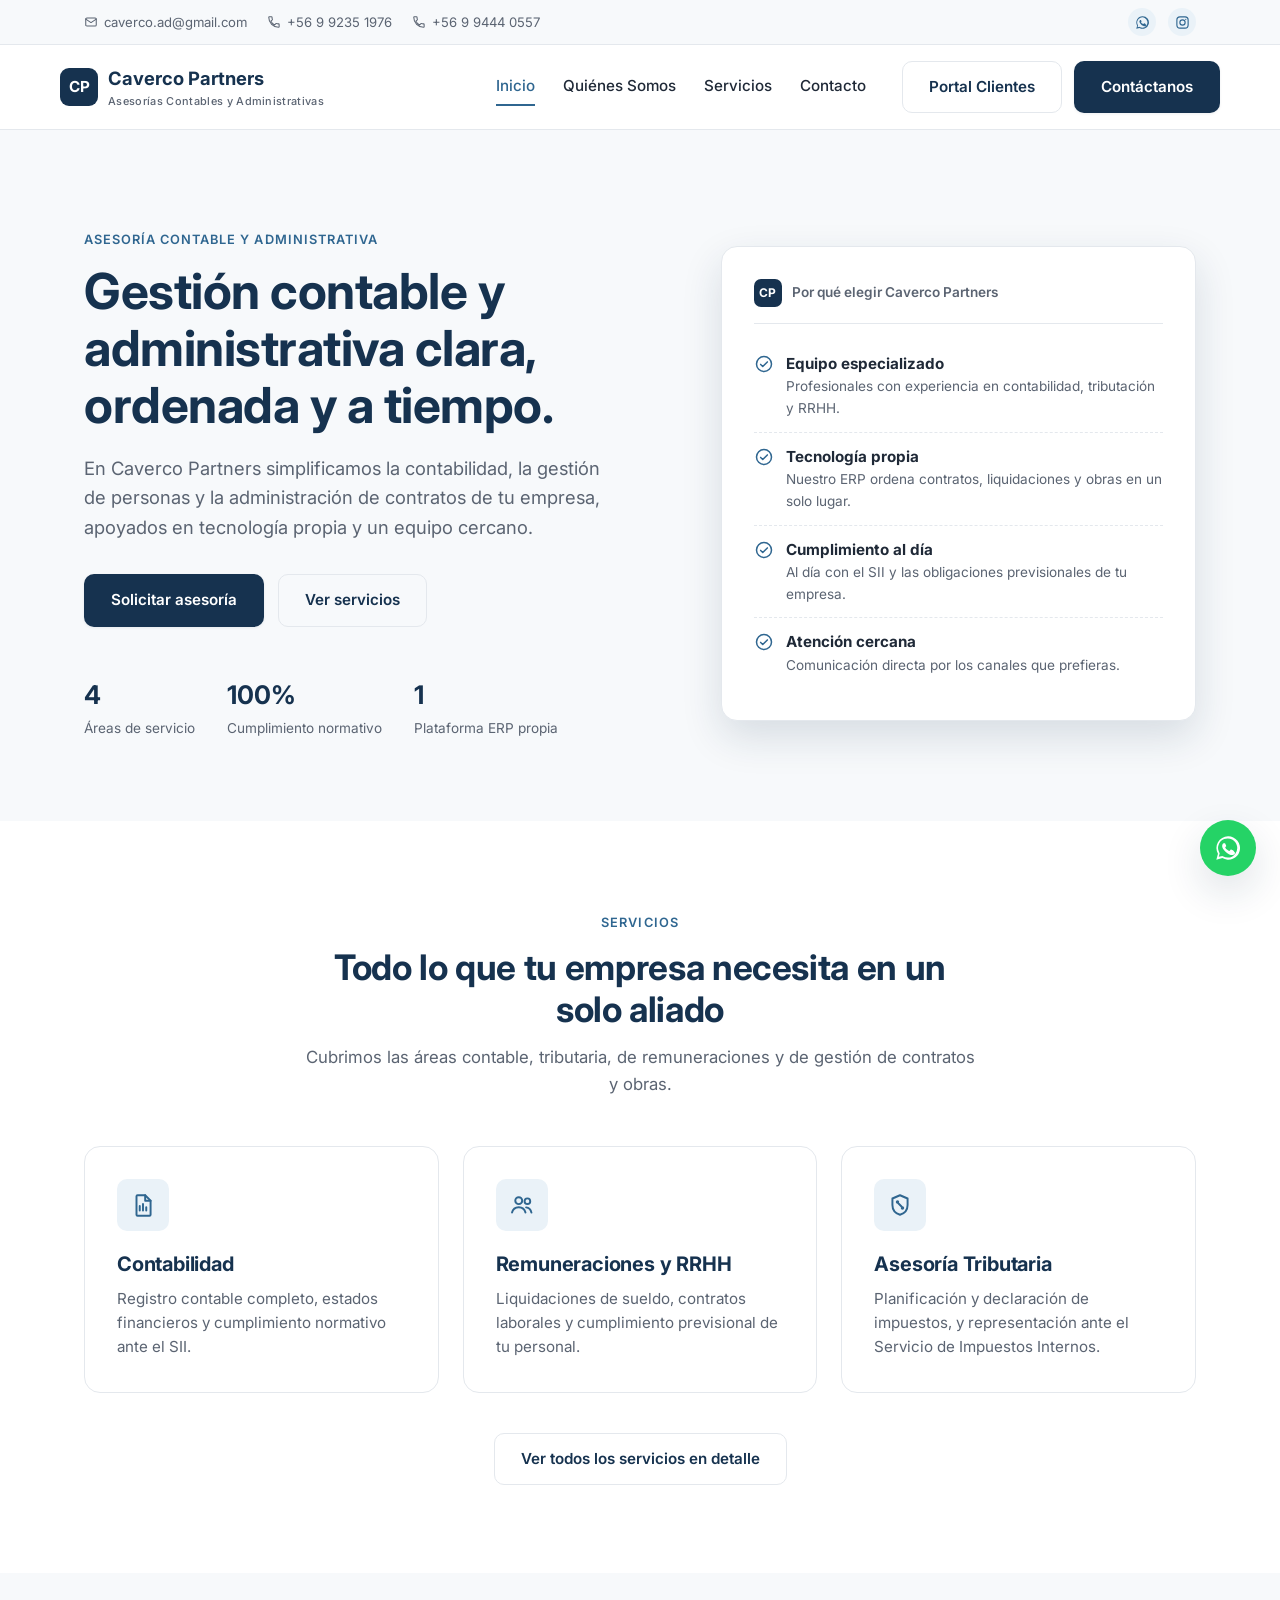
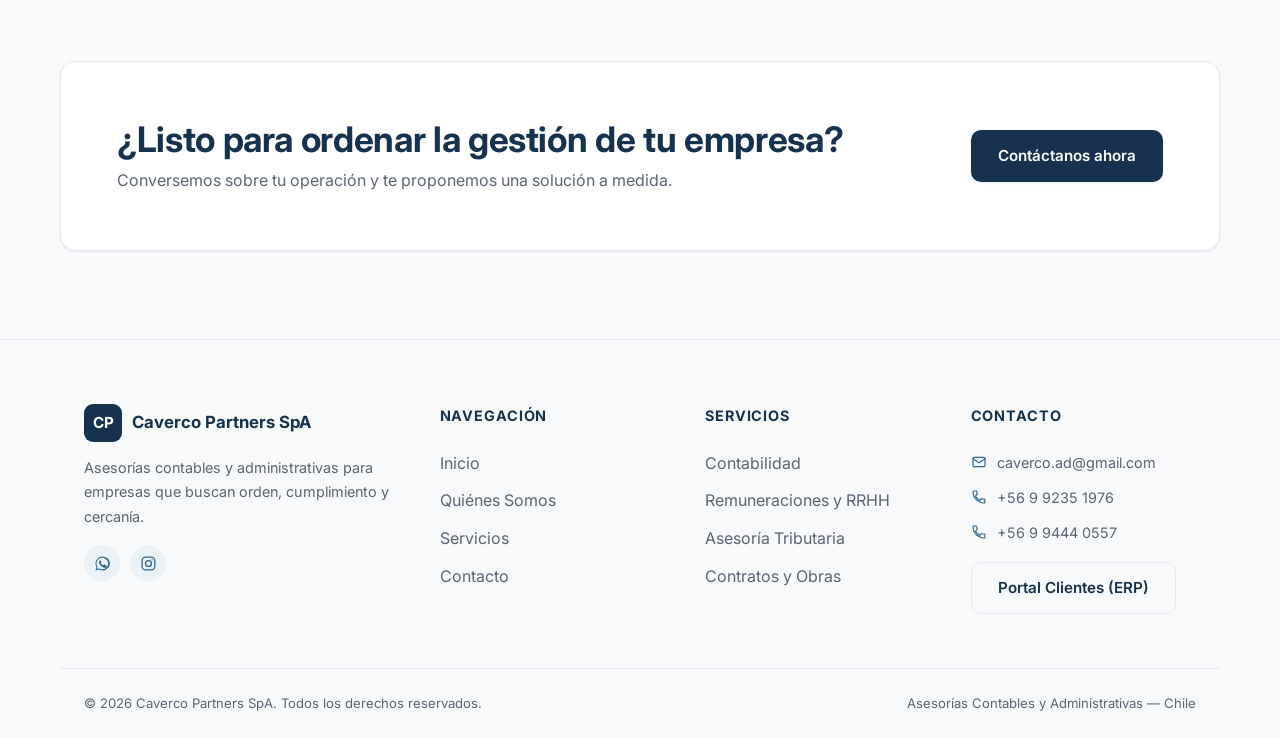
==== index.html @ d13b5368 "Add landing page for Caverco Partners SpA Sitio estático multi-página (Inicio, Quiénes Somos, Servic" ====
<!doctype html>
<html lang="es-CL">
<head>
<meta charset="UTF-8" />
<meta name="viewport" content="width=device-width, initial-scale=1.0" />
<title>Caverco Partners SpA | Asesorías Contables y Administrativas</title>
<meta name="description" content="Caverco Partners SpA: asesoría contable, tributaria, de remuneraciones/RRHH y gestión de contratos y obras. Soluciones claras y a la medida para tu empresa en Chile." />
<link rel="icon" type="image/svg+xml" href="assets/favicon.svg" />
<link rel="canonical" href="https://www.caverco-partners.cl/" />
<meta property="og:type" content="website" />
<meta property="og:title" content="Caverco Partners SpA | Asesorías Contables y Administrativas" />
<meta property="og:description" content="Asesoría contable, tributaria, de remuneraciones/RRHH y gestión de contratos y obras." />
<meta property="og:url" content="https://www.caverco-partners.cl/" />
<link rel="preconnect" href="https://fonts.googleapis.com" />
<link rel="preconnect" href="https://fonts.gstatic.com" crossorigin />
<link href="https://fonts.googleapis.com/css2?family=Inter:wght@400;500;600;700;800&display=swap" rel="stylesheet" />
<link rel="stylesheet" href="css/styles.css" />
</head>
<body>

<header>
  <div class="topbar">
    <div class="container">
      <div class="topbar-contacts">
        <a href="mailto:caverco.ad@gmail.com"><svg viewBox="0 0 24 24" fill="none" stroke="currentColor" stroke-width="1.8" stroke-linecap="round" stroke-linejoin="round"><rect x="3" y="5" width="18" height="14" rx="2"/><path d="M3 7l9 6 9-6"/></svg> caverco.ad@gmail.com</a>
        <a href="tel:+56992351976"><svg viewBox="0 0 24 24" fill="none" stroke="currentColor" stroke-width="1.8" stroke-linecap="round" stroke-linejoin="round"><path d="M6.6 10.5c1.4 2.8 3.7 5.1 6.5 6.5l2.2-2.2c.3-.3.7-.4 1-.2 1.1.4 2.3.6 3.5.6.6 0 1 .4 1 1V20c0 .6-.4 1-1 1C10.6 21 3 13.4 3 4c0-.6.4-1 1-1h3.6c.6 0 1 .4 1 1 0 1.2.2 2.4.6 3.5.1.4 0 .8-.2 1l-2.2 2Z"/></svg> +56 9 9235 1976</a>
        <a href="tel:+56944405557"><svg viewBox="0 0 24 24" fill="none" stroke="currentColor" stroke-width="1.8" stroke-linecap="round" stroke-linejoin="round"><path d="M6.6 10.5c1.4 2.8 3.7 5.1 6.5 6.5l2.2-2.2c.3-.3.7-.4 1-.2 1.1.4 2.3.6 3.5.6.6 0 1 .4 1 1V20c0 .6-.4 1-1 1C10.6 21 3 13.4 3 4c0-.6.4-1 1-1h3.6c.6 0 1 .4 1 1 0 1.2.2 2.4.6 3.5.1.4 0 .8-.2 1l-2.2 2Z"/></svg> +56 9 9444 0557</a>
      </div>
      <div class="topbar-social">
        <a href="https://wa.me/56992351976" target="_blank" rel="noopener" aria-label="WhatsApp"><svg viewBox="0 0 24 24" fill="currentColor"><path d="M12 2a10 10 0 0 0-8.6 15L2 22l5.2-1.4A10 10 0 1 0 12 2Zm0 18.2c-1.6 0-3.1-.4-4.5-1.2l-.3-.2-3.1.8.8-3-.2-.3A8.2 8.2 0 1 1 12 20.2Zm4.5-6.1c-.2-.1-1.4-.7-1.7-.8-.2-.1-.4-.1-.6.1-.2.2-.6.8-.8 1-.1.2-.3.2-.5.1-.2-.1-1-.4-1.9-1.2-.7-.6-1.2-1.4-1.3-1.6-.1-.2 0-.4.1-.5l.4-.4c.1-.1.2-.3.2-.4.1-.1 0-.3 0-.4l-.7-1.7c-.2-.4-.4-.4-.6-.4h-.5c-.2 0-.5.1-.7.3-.2.2-.9.9-.9 2.2s1 2.5 1.1 2.7c.1.2 2 3 4.7 4.2.7.3 1.2.5 1.6.6.7.2 1.3.2 1.8.1.5-.1 1.4-.6 1.6-1.1.2-.5.2-1 .1-1.1-.1-.1-.2-.2-.4-.3Z"/></svg></a>
        <a href="https://www.instagram.com/asesorias_caverco_partnesr_spa/" target="_blank" rel="noopener" aria-label="Instagram"><svg viewBox="0 0 24 24" fill="none" stroke="currentColor" stroke-width="1.8"><rect x="3" y="3" width="18" height="18" rx="5"/><circle cx="12" cy="12" r="4.2"/><circle cx="17.2" cy="6.8" r="1" fill="currentColor" stroke="none"/></svg></a>
      </div>
    </div>
  </div>

  <div class="site-header">
    <div class="container navbar">
      <a href="index.html" class="brand">
        <span class="brand-mark">CP</span>
        <span class="brand-name">Caverco Partners<small>Asesorías Contables y Administrativas</small></span>
      </a>
      <nav class="nav-links" id="nav-links">
        <a href="index.html" aria-current="page">Inicio</a>
        <a href="quienes-somos.html">Quiénes Somos</a>
        <a href="servicios.html">Servicios</a>
        <a href="contacto.html">Contacto</a>
        <span class="nav-cta">
          <a class="btn btn-outline" href="https://app.caverco-partners.cl/seleccionar-empresa" target="_blank" rel="noopener">Portal Clientes</a>
          <a class="btn btn-primary" href="contacto.html">Contáctanos</a>
        </span>
      </nav>
      <button class="nav-toggle" aria-label="Abrir menú" aria-expanded="false">
        <svg viewBox="0 0 24 24" fill="none" stroke="currentColor" stroke-width="1.8" stroke-linecap="round"><path d="M4 6h16M4 12h16M4 18h16"/></svg>
      </button>
    </div>
  </div>
</header>

<main>

  <section class="hero">
    <div class="container hero-grid">
      <div>
        <span class="eyebrow">Asesoría Contable y Administrativa</span>
        <h1>Gestión contable y administrativa clara, ordenada y a tiempo.</h1>
        <p class="lead">En Caverco Partners simplificamos la contabilidad, la gestión de personas y la administración de contratos de tu empresa, apoyados en tecnología propia y un equipo cercano.</p>
        <div class="hero-actions">
          <a href="contacto.html" class="btn btn-primary">Solicitar asesoría</a>
          <a href="servicios.html" class="btn btn-outline">Ver servicios</a>
        </div>
        <div class="hero-stats">
          <div><strong>4</strong><span>Áreas de servicio</span></div>
          <div><strong>100%</strong><span>Cumplimiento normativo</span></div>
          <div><strong>1</strong><span>Plataforma ERP propia</span></div>
        </div>
      </div>
      <div class="hero-visual">
        <div class="hero-visual-header">
          <span class="brand-mark">CP</span>
          Por qué elegir Caverco Partners
        </div>
        <ul class="hero-check-list">
          <li>
            <svg viewBox="0 0 24 24" fill="none" stroke="currentColor" stroke-width="1.8" stroke-linecap="round" stroke-linejoin="round"><circle cx="12" cy="12" r="9"/><path d="M8 12.5l2.5 2.5L16 9.5"/></svg>
            <span><strong>Equipo especializado</strong><span>Profesionales con experiencia en contabilidad, tributación y RRHH.</span></span>
          </li>
          <li>
            <svg viewBox="0 0 24 24" fill="none" stroke="currentColor" stroke-width="1.8" stroke-linecap="round" stroke-linejoin="round"><circle cx="12" cy="12" r="9"/><path d="M8 12.5l2.5 2.5L16 9.5"/></svg>
            <span><strong>Tecnología propia</strong><span>Nuestro ERP ordena contratos, liquidaciones y obras en un solo lugar.</span></span>
          </li>
          <li>
            <svg viewBox="0 0 24 24" fill="none" stroke="currentColor" stroke-width="1.8" stroke-linecap="round" stroke-linejoin="round"><circle cx="12" cy="12" r="9"/><path d="M8 12.5l2.5 2.5L16 9.5"/></svg>
            <span><strong>Cumplimiento al día</strong><span>Al día con el SII y las obligaciones previsionales de tu empresa.</span></span>
          </li>
          <li>
            <svg viewBox="0 0 24 24" fill="none" stroke="currentColor" stroke-width="1.8" stroke-linecap="round" stroke-linejoin="round"><circle cx="12" cy="12" r="9"/><path d="M8 12.5l2.5 2.5L16 9.5"/></svg>
            <span><strong>Atención cercana</strong><span>Comunicación directa por los canales que prefieras.</span></span>
          </li>
        </ul>
      </div>
    </div>
  </section>

  <section>
    <div class="container">
      <div class="section-head">
        <span class="eyebrow">Servicios</span>
        <h2>Todo lo que tu empresa necesita en un solo aliado</h2>
        <p>Cubrimos las áreas contable, tributaria, de remuneraciones y de gestión de contratos y obras.</p>
      </div>
      <div class="grid-3">
        <div class="card">
          <div class="card-icon"><svg viewBox="0 0 24 24" fill="none" stroke="currentColor" stroke-width="1.8" stroke-linecap="round" stroke-linejoin="round"><path d="M7 3h7l5 5v13a1 1 0 0 1-1 1H7a1 1 0 0 1-1-1V4a1 1 0 0 1 1-1Z"/><path d="M14 3v5h5"/><path d="M9 13v4M12 11v6M15 14v3"/></svg></div>
          <h3>Contabilidad</h3>
          <p>Registro contable completo, estados financieros y cumplimiento normativo ante el SII.</p>
        </div>
        <div class="card">
          <div class="card-icon"><svg viewBox="0 0 24 24" fill="none" stroke="currentColor" stroke-width="1.8" stroke-linecap="round" stroke-linejoin="round"><circle cx="9" cy="8" r="3.2"/><path d="M2.8 19c.7-3 3-5 6.2-5s5.5 2 6.2 5"/><circle cx="17" cy="8.5" r="2.6"/><path d="M15.8 14.2c2.4.3 4.3 2 4.9 4.8"/></svg></div>
          <h3>Remuneraciones y RRHH</h3>
          <p>Liquidaciones de sueldo, contratos laborales y cumplimiento previsional de tu personal.</p>
        </div>
        <div class="card">
          <div class="card-icon"><svg viewBox="0 0 24 24" fill="none" stroke="currentColor" stroke-width="1.8" stroke-linecap="round" stroke-linejoin="round"><path d="M12 3l7 3v6c0 4.5-3 7.8-7 9-4-1.2-7-4.5-7-9V6l7-3Z"/><path d="M9.5 9.5l5 5M9.7 10a.7.7 0 1 0 0-1.4.7.7 0 0 0 0 1.4ZM14.3 15.4a.7.7 0 1 0 0-1.4.7.7 0 0 0 0 1.4Z"/></svg></div>
          <h3>Asesoría Tributaria</h3>
          <p>Planificación y declaración de impuestos, y representación ante el Servicio de Impuestos Internos.</p>
        </div>
      </div>
      <div class="text-center" style="margin-top:40px;">
        <a href="servicios.html" class="btn btn-outline">Ver todos los servicios en detalle</a>
      </div>
    </div>
  </section>

  <section class="section-alt">
    <div class="container cta-banner">
      <div>
        <h2>¿Listo para ordenar la gestión de tu empresa?</h2>
        <p>Conversemos sobre tu operación y te proponemos una solución a medida.</p>
      </div>
      <a href="contacto.html" class="btn btn-primary">Contáctanos ahora</a>
    </div>
  </section>

</main>

<footer class="site-footer">
  <div class="container footer-grid">
    <div>
      <div class="footer-brand">
        <span class="brand-mark">CP</span>
        <span>Caverco Partners SpA</span>
      </div>
      <p>Asesorías contables y administrativas para empresas que buscan orden, cumplimiento y cercanía.</p>
      <div class="footer-social">
        <a href="https://wa.me/56992351976" target="_blank" rel="noopener" aria-label="WhatsApp"><svg viewBox="0 0 24 24" fill="currentColor"><path d="M12 2a10 10 0 0 0-8.6 15L2 22l5.2-1.4A10 10 0 1 0 12 2Zm0 18.2c-1.6 0-3.1-.4-4.5-1.2l-.3-.2-3.1.8.8-3-.2-.3A8.2 8.2 0 1 1 12 20.2Zm4.5-6.1c-.2-.1-1.4-.7-1.7-.8-.2-.1-.4-.1-.6.1-.2.2-.6.8-.8 1-.1.2-.3.2-.5.1-.2-.1-1-.4-1.9-1.2-.7-.6-1.2-1.4-1.3-1.6-.1-.2 0-.4.1-.5l.4-.4c.1-.1.2-.3.2-.4.1-.1 0-.3 0-.4l-.7-1.7c-.2-.4-.4-.4-.6-.4h-.5c-.2 0-.5.1-.7.3-.2.2-.9.9-.9 2.2s1 2.5 1.1 2.7c.1.2 2 3 4.7 4.2.7.3 1.2.5 1.6.6.7.2 1.3.2 1.8.1.5-.1 1.4-.6 1.6-1.1.2-.5.2-1 .1-1.1-.1-.1-.2-.2-.4-.3Z"/></svg></a>
        <a href="https://www.instagram.com/asesorias_caverco_partnesr_spa/" target="_blank" rel="noopener" aria-label="Instagram"><svg viewBox="0 0 24 24" fill="none" stroke="currentColor" stroke-width="1.8"><rect x="3" y="3" width="18" height="18" rx="5"/><circle cx="12" cy="12" r="4.2"/><circle cx="17.2" cy="6.8" r="1" fill="currentColor" stroke="none"/></svg></a>
      </div>
    </div>
    <div>
      <h4>Navegación</h4>
      <ul class="footer-links">
        <li><a href="index.html">Inicio</a></li>
        <li><a href="quienes-somos.html">Quiénes Somos</a></li>
        <li><a href="servicios.html">Servicios</a></li>
        <li><a href="contacto.html">Contacto</a></li>
      </ul>
    </div>
    <div>
      <h4>Servicios</h4>
      <ul class="footer-links">
        <li><a href="servicios.html">Contabilidad</a></li>
        <li><a href="servicios.html">Remuneraciones y RRHH</a></li>
        <li><a href="servicios.html">Asesoría Tributaria</a></li>
        <li><a href="servicios.html">Contratos y Obras</a></li>
      </ul>
    </div>
    <div>
      <h4>Contacto</h4>
      <ul class="footer-contact">
        <li><svg viewBox="0 0 24 24" fill="none" stroke="currentColor" stroke-width="1.8" stroke-linecap="round" stroke-linejoin="round"><rect x="3" y="5" width="18" height="14" rx="2"/><path d="M3 7l9 6 9-6"/></svg><a href="mailto:caverco.ad@gmail.com">caverco.ad@gmail.com</a></li>
        <li><svg viewBox="0 0 24 24" fill="none" stroke="currentColor" stroke-width="1.8" stroke-linecap="round" stroke-linejoin="round"><path d="M6.6 10.5c1.4 2.8 3.7 5.1 6.5 6.5l2.2-2.2c.3-.3.7-.4 1-.2 1.1.4 2.3.6 3.5.6.6 0 1 .4 1 1V20c0 .6-.4 1-1 1C10.6 21 3 13.4 3 4c0-.6.4-1 1-1h3.6c.6 0 1 .4 1 1 0 1.2.2 2.4.6 3.5.1.4 0 .8-.2 1l-2.2 2Z"/></svg><a href="tel:+56992351976">+56 9 9235 1976</a></li>
        <li><svg viewBox="0 0 24 24" fill="none" stroke="currentColor" stroke-width="1.8" stroke-linecap="round" stroke-linejoin="round"><path d="M6.6 10.5c1.4 2.8 3.7 5.1 6.5 6.5l2.2-2.2c.3-.3.7-.4 1-.2 1.1.4 2.3.6 3.5.6.6 0 1 .4 1 1V20c0 .6-.4 1-1 1C10.6 21 3 13.4 3 4c0-.6.4-1 1-1h3.6c.6 0 1 .4 1 1 0 1.2.2 2.4.6 3.5.1.4 0 .8-.2 1l-2.2 2Z"/></svg><a href="tel:+56944405557">+56 9 9444 0557</a></li>
        <li><a class="btn btn-outline" style="margin-top:6px;" href="https://app.caverco-partners.cl/seleccionar-empresa" target="_blank" rel="noopener">Portal Clientes (ERP)</a></li>
      </ul>
    </div>
  </div>
  <div class="container footer-bottom">
    <span>&copy; <span data-year></span> Caverco Partners SpA. Todos los derechos reservados.</span>
    <span>Asesorías Contables y Administrativas — Chile</span>
  </div>
</footer>

<a href="https://wa.me/56992351976" class="whatsapp-float" target="_blank" rel="noopener" aria-label="Escríbenos por WhatsApp">
  <svg viewBox="0 0 24 24" fill="currentColor"><path d="M12 2a10 10 0 0 0-8.6 15L2 22l5.2-1.4A10 10 0 1 0 12 2Zm0 18.2c-1.6 0-3.1-.4-4.5-1.2l-.3-.2-3.1.8.8-3-.2-.3A8.2 8.2 0 1 1 12 20.2Zm4.5-6.1c-.2-.1-1.4-.7-1.7-.8-.2-.1-.4-.1-.6.1-.2.2-.6.8-.8 1-.1.2-.3.2-.5.1-.2-.1-1-.4-1.9-1.2-.7-.6-1.2-1.4-1.3-1.6-.1-.2 0-.4.1-.5l.4-.4c.1-.1.2-.3.2-.4.1-.1 0-.3 0-.4l-.7-1.7c-.2-.4-.4-.4-.6-.4h-.5c-.2 0-.5.1-.7.3-.2.2-.9.9-.9 2.2s1 2.5 1.1 2.7c.1.2 2 3 4.7 4.2.7.3 1.2.5 1.6.6.7.2 1.3.2 1.8.1.5-.1 1.4-.6 1.6-1.1.2-.5.2-1 .1-1.1-.1-.1-.2-.2-.4-.3Z"/></svg>
</a>

<script src="js/main.js"></script>
</body>
</html>
---- css/styles.css ----
/* ==========================================================================
   Caverco Partners SpA — Landing Page
   Paleta: azul corporativo sobrio + neutros. Acento de azul, no dominante.
   ========================================================================== */

:root {
  --navy: #16324F;
  --navy-light: #1E4266;
  --blue-accent: #2F6690;
  --blue-accent-dark: #24506F;
  --blue-soft: #EAF2F8;
  --white: #FFFFFF;
  --gray-900: #1F2937;
  --gray-600: #5B6472;
  --gray-400: #8A94A3;
  --gray-200: #E4E8ED;
  --gray-50: #F7F9FB;
  --whatsapp: #25D366;

  --font-sans: 'Inter', -apple-system, BlinkMacSystemFont, 'Segoe UI', Roboto, Helvetica, Arial, sans-serif;

  --radius-sm: 6px;
  --radius-md: 10px;
  --radius-lg: 16px;

  --shadow-sm: 0 1px 3px rgba(22, 50, 79, 0.08);
  --shadow-md: 0 8px 24px rgba(22, 50, 79, 0.10);
  --shadow-lg: 0 16px 40px rgba(22, 50, 79, 0.14);

  --max-width: 1160px;
}

/* ---- Reset ---- */
*, *::before, *::after { box-sizing: border-box; }
html { scroll-behavior: smooth; }
body, h1, h2, h3, h4, p, ul, ol, figure { margin: 0; }
ul, ol { padding: 0; list-style: none; }
img { max-width: 100%; display: block; }
a { color: inherit; text-decoration: none; }
button { font: inherit; cursor: pointer; }
input, textarea, select { font: inherit; }

body {
  font-family: var(--font-sans);
  color: var(--gray-900);
  background: var(--white);
  line-height: 1.6;
  -webkit-font-smoothing: antialiased;
}

.container {
  max-width: var(--max-width);
  margin: 0 auto;
  padding: 0 24px;
}

section { padding: 88px 0; }
@media (max-width: 720px) {
  section { padding: 56px 0; }
}

h1, h2, h3, h4 { color: var(--navy); font-weight: 700; letter-spacing: -0.01em; }
h1 { font-size: clamp(2.1rem, 4.5vw, 3.1rem); line-height: 1.15; }
h2 { font-size: clamp(1.6rem, 3vw, 2.2rem); line-height: 1.2; }
h3 { font-size: 1.25rem; line-height: 1.3; }

.eyebrow {
  display: inline-block;
  font-size: 0.8rem;
  font-weight: 600;
  letter-spacing: 0.08em;
  text-transform: uppercase;
  color: var(--blue-accent);
  margin-bottom: 12px;
}

.section-head {
  max-width: 680px;
  margin: 0 auto 48px;
  text-align: center;
}
.section-head p { color: var(--gray-600); margin-top: 14px; font-size: 1.05rem; }

.text-center { text-align: center; }

/* ---- Buttons ---- */
.btn {
  display: inline-flex;
  align-items: center;
  gap: 8px;
  padding: 13px 26px;
  border-radius: var(--radius-md);
  font-weight: 600;
  font-size: 0.95rem;
  border: 1px solid transparent;
  transition: transform 0.15s ease, box-shadow 0.15s ease, background-color 0.15s ease, color 0.15s ease;
}
.btn-primary {
  background: var(--navy);
  color: var(--white);
  box-shadow: var(--shadow-sm);
}
.btn-primary:hover { background: var(--navy-light); box-shadow: var(--shadow-md); transform: translateY(-1px); }

.btn-outline {
  background: transparent;
  color: var(--navy);
  border-color: var(--gray-200);
}
.btn-outline:hover { border-color: var(--blue-accent); color: var(--blue-accent); }

.btn-accent {
  background: var(--blue-accent);
  color: var(--white);
}
.btn-accent:hover { background: var(--blue-accent-dark); transform: translateY(-1px); }

.btn-block { width: 100%; justify-content: center; }

/* ---- Top info bar ---- */
.topbar {
  background: var(--gray-50);
  color: var(--gray-600);
  font-size: 0.82rem;
  border-bottom: 1px solid var(--gray-200);
}
.topbar .container {
  display: flex;
  align-items: center;
  justify-content: space-between;
  padding-top: 8px;
  padding-bottom: 8px;
  gap: 16px;
  flex-wrap: wrap;
}
.topbar-contacts {
  display: flex;
  gap: 20px;
  flex-wrap: wrap;
}
.topbar-contacts a {
  display: inline-flex;
  align-items: center;
  gap: 6px;
  color: var(--gray-600);
}
.topbar-contacts a:hover { color: var(--blue-accent); }
.topbar-contacts svg { width: 14px; height: 14px; flex-shrink: 0; }

.topbar-social { display: flex; align-items: center; gap: 12px; }
.topbar-social a {
  display: inline-flex;
  align-items: center;
  justify-content: center;
  width: 28px;
  height: 28px;
  border-radius: 50%;
  background: var(--blue-soft);
  color: var(--blue-accent);
  transition: background-color 0.15s ease;
}
.topbar-social a:hover { background: var(--gray-200); }
.topbar-social svg { width: 15px; height: 15px; }

/* ---- Header / Nav ---- */
.site-header {
  background: var(--white);
  border-bottom: 1px solid var(--gray-200);
  position: sticky;
  top: 0;
  z-index: 100;
}
.navbar {
  display: flex;
  align-items: center;
  justify-content: space-between;
  padding: 16px 0;
  gap: 24px;
}
.brand {
  display: flex;
  align-items: center;
  gap: 10px;
  font-weight: 700;
  font-size: 1.15rem;
  color: var(--navy);
}
.brand-mark {
  width: 38px;
  height: 38px;
  border-radius: 9px;
  background: var(--navy);
  color: var(--white);
  display: flex;
  align-items: center;
  justify-content: center;
  font-weight: 700;
  font-size: 0.95rem;
  flex-shrink: 0;
}
.brand-name .full { display: inline; }
.brand small {
  display: block;
  font-size: 0.68rem;
  font-weight: 500;
  color: var(--gray-600);
  letter-spacing: 0.03em;
}

.nav-links {
  display: flex;
  align-items: center;
  gap: 28px;
}
.nav-links a:not(.btn) {
  font-weight: 500;
  font-size: 0.95rem;
  color: var(--gray-900);
  padding: 6px 0;
  border-bottom: 2px solid transparent;
  transition: color 0.15s ease, border-color 0.15s ease;
}
.nav-links a:not(.btn):hover, .nav-links a:not(.btn)[aria-current="page"] {
  color: var(--blue-accent);
  border-color: var(--blue-accent);
}
.nav-links .nav-cta { display: flex; align-items: center; gap: 12px; margin-left: 8px; }

.nav-toggle {
  display: none;
  background: none;
  border: none;
  padding: 8px;
  color: var(--navy);
}
.nav-toggle svg { width: 26px; height: 26px; }

@media (max-width: 880px) {
  .nav-links {
    position: absolute;
    top: 100%;
    left: 0;
    right: 0;
    background: var(--white);
    flex-direction: column;
    align-items: flex-start;
    gap: 4px;
    padding: 12px 24px 24px;
    border-bottom: 1px solid var(--gray-200);
    box-shadow: var(--shadow-md);
    display: none;
  }
  .nav-links.open { display: flex; }
  .nav-links a:not(.btn) { width: 100%; padding: 10px 0; border-bottom: 1px solid var(--gray-50); }
  .nav-links .nav-cta { flex-direction: column; align-items: stretch; width: 100%; margin: 12px 0 0; gap: 10px; }
  .nav-toggle { display: inline-flex; }
}

/* ---- Hero ---- */
.hero {
  background: var(--gray-50);
  padding: 96px 0 80px;
}
.hero-grid {
  display: grid;
  grid-template-columns: 1.1fr 0.9fr;
  gap: 56px;
  align-items: center;
}
@media (max-width: 900px) {
  .hero-grid { grid-template-columns: 1fr; }
  .hero { padding: 56px 0 48px; }
}
.hero p.lead {
  font-size: 1.15rem;
  color: var(--gray-600);
  margin-top: 20px;
  max-width: 540px;
}
.hero-actions {
  display: flex;
  gap: 14px;
  margin-top: 32px;
  flex-wrap: wrap;
}
.hero-stats {
  display: flex;
  gap: 32px;
  margin-top: 48px;
  flex-wrap: wrap;
}
.hero-stats div strong {
  display: block;
  font-size: 1.6rem;
  color: var(--navy);
}
.hero-stats div span { font-size: 0.85rem; color: var(--gray-600); }

.hero-visual {
  background: var(--white);
  border-radius: var(--radius-lg);
  box-shadow: var(--shadow-lg);
  padding: 32px;
  border: 1px solid var(--gray-200);
}
.hero-visual-header {
  display: flex;
  align-items: center;
  gap: 10px;
  padding-bottom: 16px;
  border-bottom: 1px solid var(--gray-200);
  margin-bottom: 16px;
  color: var(--gray-600);
  font-size: 0.85rem;
  font-weight: 600;
}
.hero-visual-header .brand-mark { width: 28px; height: 28px; font-size: 0.75rem; border-radius: 7px; }
.hero-check-list li {
  display: flex;
  align-items: flex-start;
  gap: 12px;
  padding: 12px 0;
  border-bottom: 1px dashed var(--gray-200);
}
.hero-check-list li:last-child { border-bottom: none; }
.hero-check-list svg {
  width: 20px;
  height: 20px;
  flex-shrink: 0;
  color: var(--blue-accent);
  margin-top: 2px;
}
.hero-check-list strong { display: block; font-size: 0.95rem; color: var(--gray-900); }
.hero-check-list span { font-size: 0.85rem; color: var(--gray-600); }

/* ---- Cards / Services ---- */
.grid-3 {
  display: grid;
  grid-template-columns: repeat(3, 1fr);
  gap: 24px;
}
.grid-2 {
  display: grid;
  grid-template-columns: repeat(2, 1fr);
  gap: 24px;
}
@media (max-width: 880px) {
  .grid-3, .grid-2 { grid-template-columns: 1fr; }
}

.card {
  background: var(--white);
  border: 1px solid var(--gray-200);
  border-radius: var(--radius-lg);
  padding: 32px;
  transition: box-shadow 0.2s ease, transform 0.2s ease;
}
.card:hover { box-shadow: var(--shadow-md); transform: translateY(-2px); }

.card-icon {
  width: 52px;
  height: 52px;
  border-radius: var(--radius-md);
  background: var(--blue-soft);
  color: var(--blue-accent);
  display: flex;
  align-items: center;
  justify-content: center;
  margin-bottom: 20px;
}
.card-icon svg { width: 26px; height: 26px; }

.card h3 { margin-bottom: 10px; }
.card p { color: var(--gray-600); font-size: 0.95rem; }
.card ul { margin-top: 14px; }
.card ul li {
  display: flex;
  gap: 8px;
  color: var(--gray-600);
  font-size: 0.9rem;
  padding: 5px 0;
}
.card ul li svg { width: 16px; height: 16px; color: var(--blue-accent); flex-shrink: 0; margin-top: 3px; }

/* ---- Alt section background ---- */
.section-alt { background: var(--gray-50); }

/* ---- About / Mission Visión Values ---- */
.mv-grid {
  display: grid;
  grid-template-columns: repeat(2, 1fr);
  gap: 24px;
  margin-top: 12px;
}
@media (max-width: 720px) { .mv-grid { grid-template-columns: 1fr; } }
.mv-card {
  background: var(--white);
  border: 1px solid var(--gray-200);
  border-radius: var(--radius-lg);
  padding: 36px;
  box-shadow: var(--shadow-sm);
}
.mv-card svg { color: var(--blue-accent); margin-bottom: 16px; }
.mv-card.alt svg { color: var(--navy); }
.mv-card h3 { color: var(--navy); margin-bottom: 12px; }
.mv-card p { color: var(--gray-600); font-size: 0.98rem; }

.values-grid {
  display: grid;
  grid-template-columns: repeat(5, 1fr);
  gap: 20px;
  margin-top: 48px;
}
@media (max-width: 980px) { .values-grid { grid-template-columns: repeat(3, 1fr); } }
@media (max-width: 620px) { .values-grid { grid-template-columns: repeat(2, 1fr); } }
.value-item { text-align: center; }
.value-item .card-icon { margin: 0 auto 14px; }
.value-item h4 { font-size: 1rem; color: var(--navy); margin-bottom: 6px; }
.value-item p { font-size: 0.85rem; color: var(--gray-600); }

.about-grid {
  display: grid;
  grid-template-columns: 1fr 1fr;
  gap: 56px;
  align-items: center;
}
@media (max-width: 880px) { .about-grid { grid-template-columns: 1fr; } }
.about-grid p { color: var(--gray-600); margin-top: 16px; }
.about-panel {
  background: var(--gray-50);
  border: 1px solid var(--gray-200);
  border-radius: var(--radius-lg);
  padding: 40px;
}
.about-panel ul li {
  display: flex;
  gap: 14px;
  padding: 14px 0;
  border-bottom: 1px solid var(--gray-200);
}
.about-panel ul li:last-child { border-bottom: none; }
.about-panel svg { width: 22px; height: 22px; color: var(--blue-accent); flex-shrink: 0; }
.about-panel strong { display: block; color: var(--navy); font-size: 0.95rem; }
.about-panel span { font-size: 0.85rem; color: var(--gray-600); }

/* ---- CTA banner ---- */
.cta-banner {
  background: var(--white);
  border: 1px solid var(--gray-200);
  border-radius: var(--radius-lg);
  padding: 56px;
  display: flex;
  align-items: center;
  justify-content: space-between;
  gap: 32px;
  flex-wrap: wrap;
  box-shadow: var(--shadow-sm);
}
.cta-banner p { color: var(--gray-600); margin-top: 8px; }

/* ---- Contact page ---- */
.contact-grid {
  display: grid;
  grid-template-columns: 0.9fr 1.1fr;
  gap: 48px;
  align-items: flex-start;
}
@media (max-width: 900px) { .contact-grid { grid-template-columns: 1fr; } }

.contact-info-card {
  background: var(--gray-50);
  border: 1px solid var(--gray-200);
  border-radius: var(--radius-lg);
  padding: 40px;
}
.contact-info-card h3 { color: var(--navy); }
.contact-info-card p { color: var(--gray-600); margin-top: 10px; font-size: 0.95rem; }
.contact-methods { margin-top: 28px; }
.contact-methods li {
  display: flex;
  align-items: flex-start;
  gap: 14px;
  padding: 14px 0;
  border-bottom: 1px solid var(--gray-200);
}
.contact-methods li:last-child { border-bottom: none; }
.contact-methods svg { width: 20px; height: 20px; flex-shrink: 0; margin-top: 2px; color: var(--blue-accent); }
.contact-methods strong { display: block; font-size: 0.9rem; color: var(--navy); }
.contact-methods a, .contact-methods span.value { font-size: 0.92rem; color: var(--gray-600); }
.contact-methods a:hover { color: var(--blue-accent); text-decoration: underline; }

.contact-social {
  display: flex;
  gap: 12px;
  margin-top: 28px;
}
.contact-social a {
  display: inline-flex;
  align-items: center;
  justify-content: center;
  width: 42px;
  height: 42px;
  border-radius: 50%;
  background: var(--blue-soft);
  color: var(--blue-accent);
  transition: background-color 0.15s ease, transform 0.15s ease;
}
.contact-social a:hover { background: var(--gray-200); transform: translateY(-2px); }
.contact-social svg { width: 20px; height: 20px; }

.form-card {
  background: var(--white);
  border: 1px solid var(--gray-200);
  border-radius: var(--radius-lg);
  padding: 40px;
  box-shadow: var(--shadow-sm);
}
.form-row { display: grid; grid-template-columns: 1fr 1fr; gap: 18px; }
@media (max-width: 560px) { .form-row { grid-template-columns: 1fr; } }
.field { margin-bottom: 18px; }
.field label {
  display: block;
  font-size: 0.85rem;
  font-weight: 600;
  color: var(--navy);
  margin-bottom: 6px;
}
.field input, .field textarea {
  width: 100%;
  padding: 12px 14px;
  border: 1px solid var(--gray-200);
  border-radius: var(--radius-sm);
  background: var(--gray-50);
  color: var(--gray-900);
  transition: border-color 0.15s ease, background-color 0.15s ease;
}
.field input:focus, .field textarea:focus {
  outline: none;
  border-color: var(--blue-accent);
  background: var(--white);
}
.field textarea { min-height: 130px; resize: vertical; }
.honeypot { position: absolute; left: -9999px; opacity: 0; height: 0; overflow: hidden; }

.form-status {
  margin-top: 16px;
  padding: 12px 16px;
  border-radius: var(--radius-sm);
  font-size: 0.9rem;
  display: none;
}
.form-status.show { display: block; }
.form-status.success { background: #E7F6EC; color: #1B7A3D; }
.form-status.error { background: #FBEAEA; color: #B3261E; }

/* ---- Footer ---- */
.site-footer {
  background: var(--gray-50);
  color: var(--gray-600);
  padding: 64px 0 24px;
  border-top: 1px solid var(--gray-200);
}
.footer-grid {
  display: grid;
  grid-template-columns: 1.4fr 1fr 1fr 1fr;
  gap: 40px;
}
@media (max-width: 880px) {
  .footer-grid { grid-template-columns: 1fr 1fr; }
}
@media (max-width: 560px) {
  .footer-grid { grid-template-columns: 1fr; }
}
.footer-grid h4 {
  color: var(--navy);
  font-size: 0.9rem;
  text-transform: uppercase;
  letter-spacing: 0.06em;
  margin-bottom: 18px;
}
.footer-brand { display: flex; align-items: center; gap: 10px; margin-bottom: 14px; }
.footer-brand span:not(.brand-mark) { color: var(--navy); font-weight: 700; font-size: 1.05rem; }
.site-footer p { font-size: 0.9rem; line-height: 1.7; }
.footer-links li { padding: 6px 0; }
.footer-links a:hover { color: var(--blue-accent); }
.footer-contact li { display: flex; gap: 10px; padding: 6px 0; font-size: 0.9rem; align-items: flex-start; }
.footer-contact svg { width: 16px; height: 16px; margin-top: 3px; flex-shrink: 0; color: var(--blue-accent); }
.footer-social { display: flex; gap: 10px; margin-top: 16px; }
.footer-social a {
  width: 36px; height: 36px; border-radius: 50%;
  background: var(--blue-soft);
  color: var(--blue-accent);
  display: flex; align-items: center; justify-content: center;
}
.footer-social a:hover { background: var(--gray-200); }
.footer-social svg { width: 17px; height: 17px; }

.footer-bottom {
  margin-top: 48px;
  padding-top: 24px;
  border-top: 1px solid var(--gray-200);
  display: flex;
  justify-content: space-between;
  gap: 12px;
  font-size: 0.82rem;
  flex-wrap: wrap;
}

/* ---- Floating WhatsApp ---- */
.whatsapp-float {
  position: fixed;
  right: 24px;
  bottom: 24px;
  width: 56px;
  height: 56px;
  border-radius: 50%;
  background: var(--whatsapp);
  display: flex;
  align-items: center;
  justify-content: center;
  box-shadow: var(--shadow-lg);
  z-index: 200;
  transition: transform 0.15s ease;
}
.whatsapp-float:hover { transform: scale(1.06); }
.whatsapp-float svg { width: 28px; height: 28px; color: var(--white); }

/* ---- Page hero (inner pages) ---- */
.page-hero {
  background: var(--gray-50);
  border-bottom: 1px solid var(--gray-200);
  padding: 64px 0;
  text-align: center;
}
.page-hero p { color: var(--gray-600); max-width: 640px; margin: 14px auto 0; }
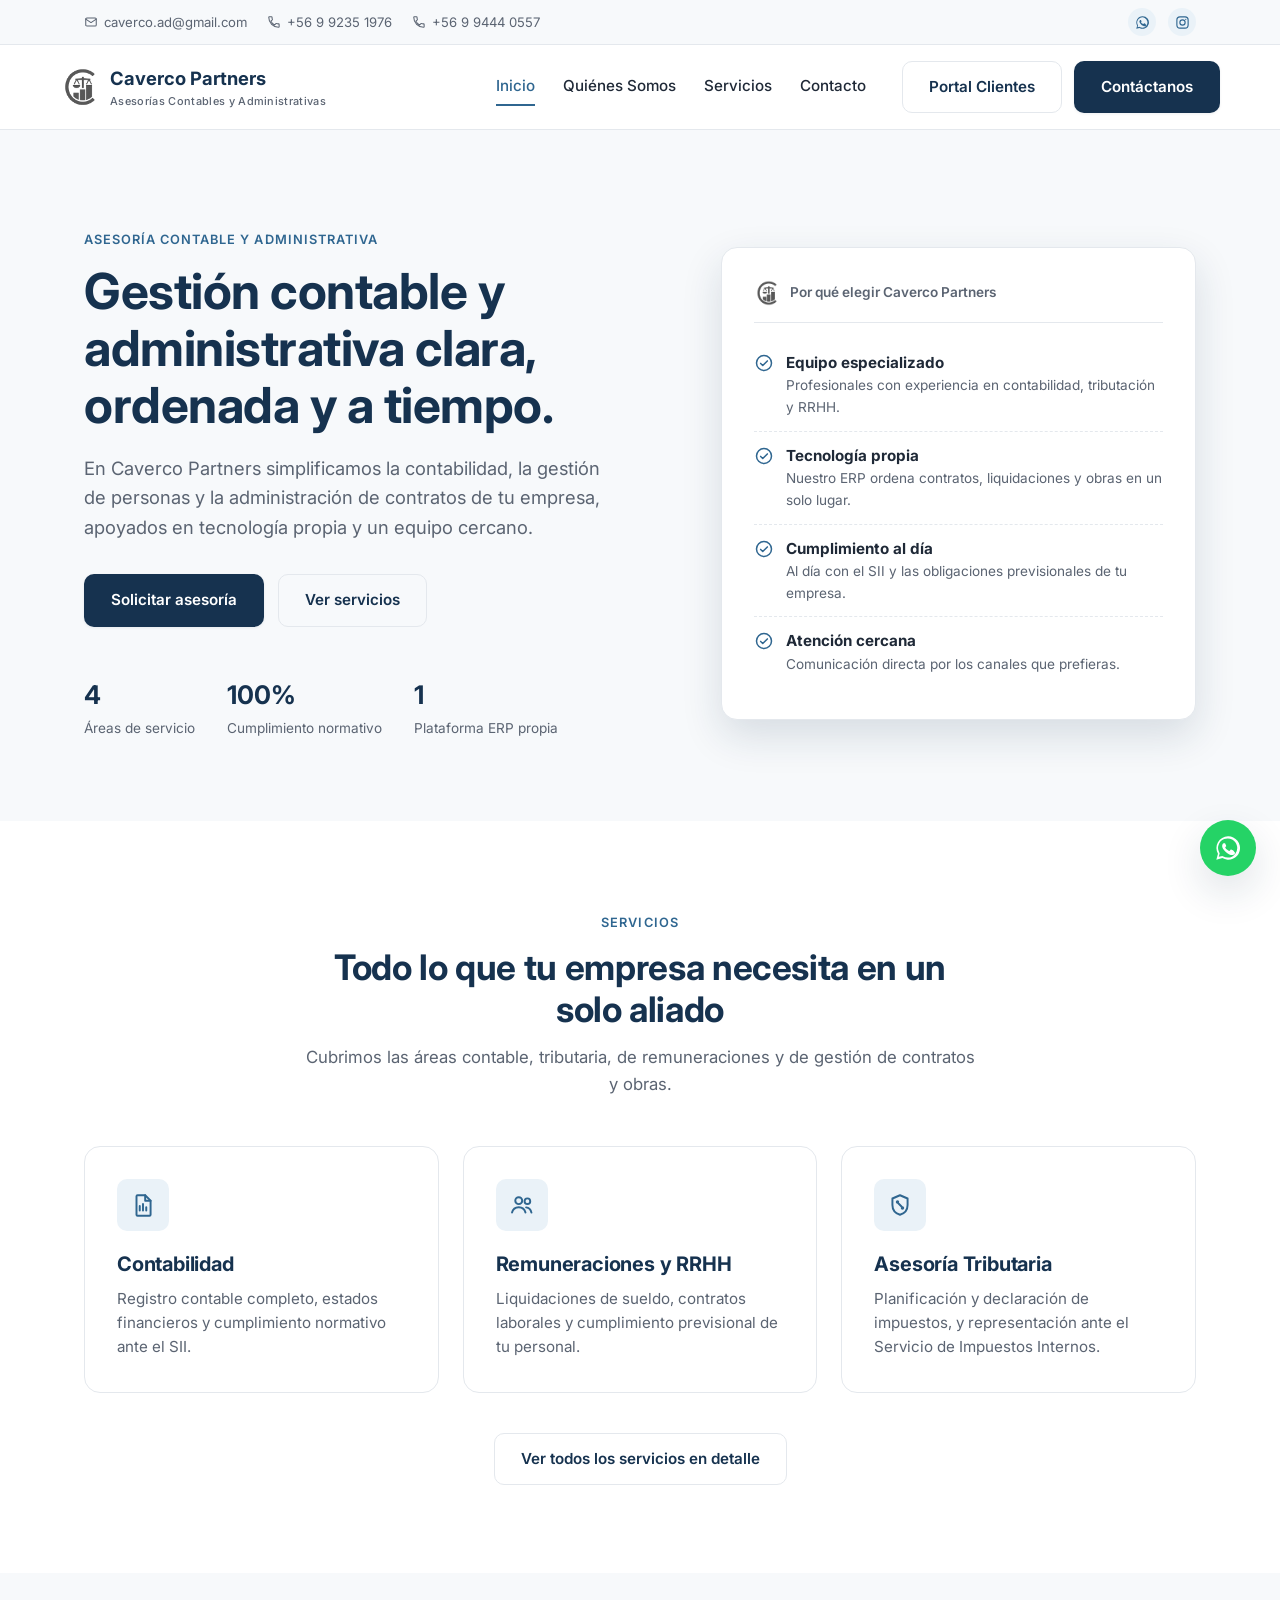
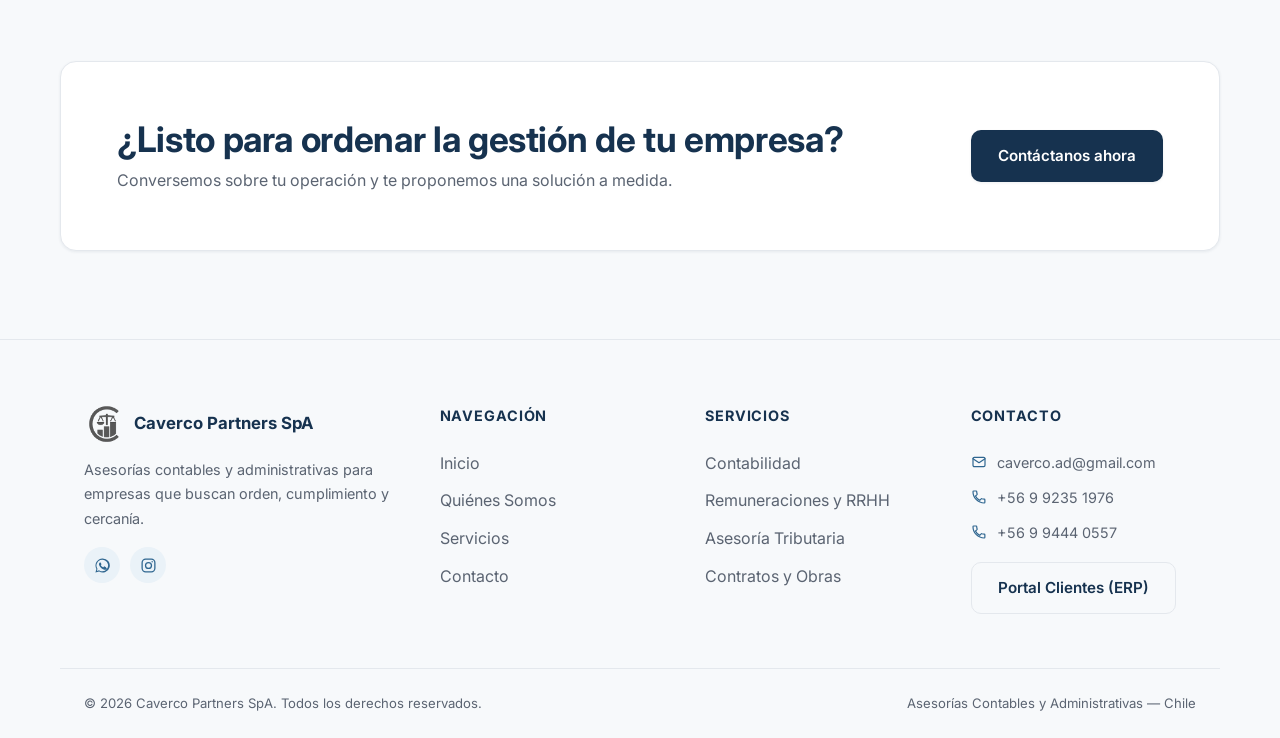
==== commit befde9e0: "Reduce blue to accent only, integrate real logo, fix Instagram handle - Rediseña la paleta: header, " ====
--- a/index.html
+++ b/index.html
@@ -5,7 +5,7 @@
 <meta name="viewport" content="width=device-width, initial-scale=1.0" />
 <title>Caverco Partners SpA | Asesorías Contables y Administrativas</title>
 <meta name="description" content="Caverco Partners SpA: asesoría contable, tributaria, de remuneraciones/RRHH y gestión de contratos y obras. Soluciones claras y a la medida para tu empresa en Chile." />
-<link rel="icon" type="image/svg+xml" href="assets/favicon.svg" />
+<link rel="icon" type="image/png" href="assets/favicon.png" />
 <link rel="canonical" href="https://www.caverco-partners.cl/" />
 <meta property="og:type" content="website" />
 <meta property="og:title" content="Caverco Partners SpA | Asesorías Contables y Administrativas" />
@@ -28,7 +28,7 @@
       </div>
       <div class="topbar-social">
         <a href="https://wa.me/56992351976" target="_blank" rel="noopener" aria-label="WhatsApp"><svg viewBox="0 0 24 24" fill="currentColor"><path d="M12 2a10 10 0 0 0-8.6 15L2 22l5.2-1.4A10 10 0 1 0 12 2Zm0 18.2c-1.6 0-3.1-.4-4.5-1.2l-.3-.2-3.1.8.8-3-.2-.3A8.2 8.2 0 1 1 12 20.2Zm4.5-6.1c-.2-.1-1.4-.7-1.7-.8-.2-.1-.4-.1-.6.1-.2.2-.6.8-.8 1-.1.2-.3.2-.5.1-.2-.1-1-.4-1.9-1.2-.7-.6-1.2-1.4-1.3-1.6-.1-.2 0-.4.1-.5l.4-.4c.1-.1.2-.3.2-.4.1-.1 0-.3 0-.4l-.7-1.7c-.2-.4-.4-.4-.6-.4h-.5c-.2 0-.5.1-.7.3-.2.2-.9.9-.9 2.2s1 2.5 1.1 2.7c.1.2 2 3 4.7 4.2.7.3 1.2.5 1.6.6.7.2 1.3.2 1.8.1.5-.1 1.4-.6 1.6-1.1.2-.5.2-1 .1-1.1-.1-.1-.2-.2-.4-.3Z"/></svg></a>
-        <a href="https://www.instagram.com/asesorias_caverco_partnesr_spa/" target="_blank" rel="noopener" aria-label="Instagram"><svg viewBox="0 0 24 24" fill="none" stroke="currentColor" stroke-width="1.8"><rect x="3" y="3" width="18" height="18" rx="5"/><circle cx="12" cy="12" r="4.2"/><circle cx="17.2" cy="6.8" r="1" fill="currentColor" stroke="none"/></svg></a>
+        <a href="https://www.instagram.com/asesorias_caverco_partners_spa/" target="_blank" rel="noopener" aria-label="Instagram"><svg viewBox="0 0 24 24" fill="none" stroke="currentColor" stroke-width="1.8"><rect x="3" y="3" width="18" height="18" rx="5"/><circle cx="12" cy="12" r="4.2"/><circle cx="17.2" cy="6.8" r="1" fill="currentColor" stroke="none"/></svg></a>
       </div>
     </div>
   </div>
@@ -36,7 +36,7 @@
   <div class="site-header">
     <div class="container navbar">
       <a href="index.html" class="brand">
-        <span class="brand-mark">CP</span>
+        <img class="brand-mark" src="assets/logo-mark.png" alt="Caverco Partners" />
         <span class="brand-name">Caverco Partners<small>Asesorías Contables y Administrativas</small></span>
       </a>
       <nav class="nav-links" id="nav-links">
@@ -76,7 +76,7 @@
       </div>
       <div class="hero-visual">
         <div class="hero-visual-header">
-          <span class="brand-mark">CP</span>
+          <img class="brand-mark" src="assets/logo-mark.png" alt="Caverco Partners" />
           Por qué elegir Caverco Partners
         </div>
         <ul class="hero-check-list">
@@ -147,13 +147,13 @@
   <div class="container footer-grid">
     <div>
       <div class="footer-brand">
-        <span class="brand-mark">CP</span>
+        <img class="brand-mark" src="assets/logo-mark.png" alt="Caverco Partners" />
         <span>Caverco Partners SpA</span>
       </div>
       <p>Asesorías contables y administrativas para empresas que buscan orden, cumplimiento y cercanía.</p>
       <div class="footer-social">
         <a href="https://wa.me/56992351976" target="_blank" rel="noopener" aria-label="WhatsApp"><svg viewBox="0 0 24 24" fill="currentColor"><path d="M12 2a10 10 0 0 0-8.6 15L2 22l5.2-1.4A10 10 0 1 0 12 2Zm0 18.2c-1.6 0-3.1-.4-4.5-1.2l-.3-.2-3.1.8.8-3-.2-.3A8.2 8.2 0 1 1 12 20.2Zm4.5-6.1c-.2-.1-1.4-.7-1.7-.8-.2-.1-.4-.1-.6.1-.2.2-.6.8-.8 1-.1.2-.3.2-.5.1-.2-.1-1-.4-1.9-1.2-.7-.6-1.2-1.4-1.3-1.6-.1-.2 0-.4.1-.5l.4-.4c.1-.1.2-.3.2-.4.1-.1 0-.3 0-.4l-.7-1.7c-.2-.4-.4-.4-.6-.4h-.5c-.2 0-.5.1-.7.3-.2.2-.9.9-.9 2.2s1 2.5 1.1 2.7c.1.2 2 3 4.7 4.2.7.3 1.2.5 1.6.6.7.2 1.3.2 1.8.1.5-.1 1.4-.6 1.6-1.1.2-.5.2-1 .1-1.1-.1-.1-.2-.2-.4-.3Z"/></svg></a>
-        <a href="https://www.instagram.com/asesorias_caverco_partnesr_spa/" target="_blank" rel="noopener" aria-label="Instagram"><svg viewBox="0 0 24 24" fill="none" stroke="currentColor" stroke-width="1.8"><rect x="3" y="3" width="18" height="18" rx="5"/><circle cx="12" cy="12" r="4.2"/><circle cx="17.2" cy="6.8" r="1" fill="currentColor" stroke="none"/></svg></a>
+        <a href="https://www.instagram.com/asesorias_caverco_partners_spa/" target="_blank" rel="noopener" aria-label="Instagram"><svg viewBox="0 0 24 24" fill="none" stroke="currentColor" stroke-width="1.8"><rect x="3" y="3" width="18" height="18" rx="5"/><circle cx="12" cy="12" r="4.2"/><circle cx="17.2" cy="6.8" r="1" fill="currentColor" stroke="none"/></svg></a>
       </div>
     </div>
     <div>
--- a/css/styles.css
+++ b/css/styles.css
@@ -186,16 +186,9 @@
   color: var(--navy);
 }
 .brand-mark {
-  width: 38px;
-  height: 38px;
-  border-radius: 9px;
-  background: var(--navy);
-  color: var(--white);
-  display: flex;
-  align-items: center;
-  justify-content: center;
-  font-weight: 700;
-  font-size: 0.95rem;
+  width: 40px;
+  height: 40px;
+  object-fit: contain;
   flex-shrink: 0;
 }
 .brand-name .full { display: inline; }
@@ -314,7 +307,7 @@
   font-size: 0.85rem;
   font-weight: 600;
 }
-.hero-visual-header .brand-mark { width: 28px; height: 28px; font-size: 0.75rem; border-radius: 7px; }
+.hero-visual-header .brand-mark { width: 26px; height: 26px; }
 .hero-check-list li {
   display: flex;
   align-items: flex-start;
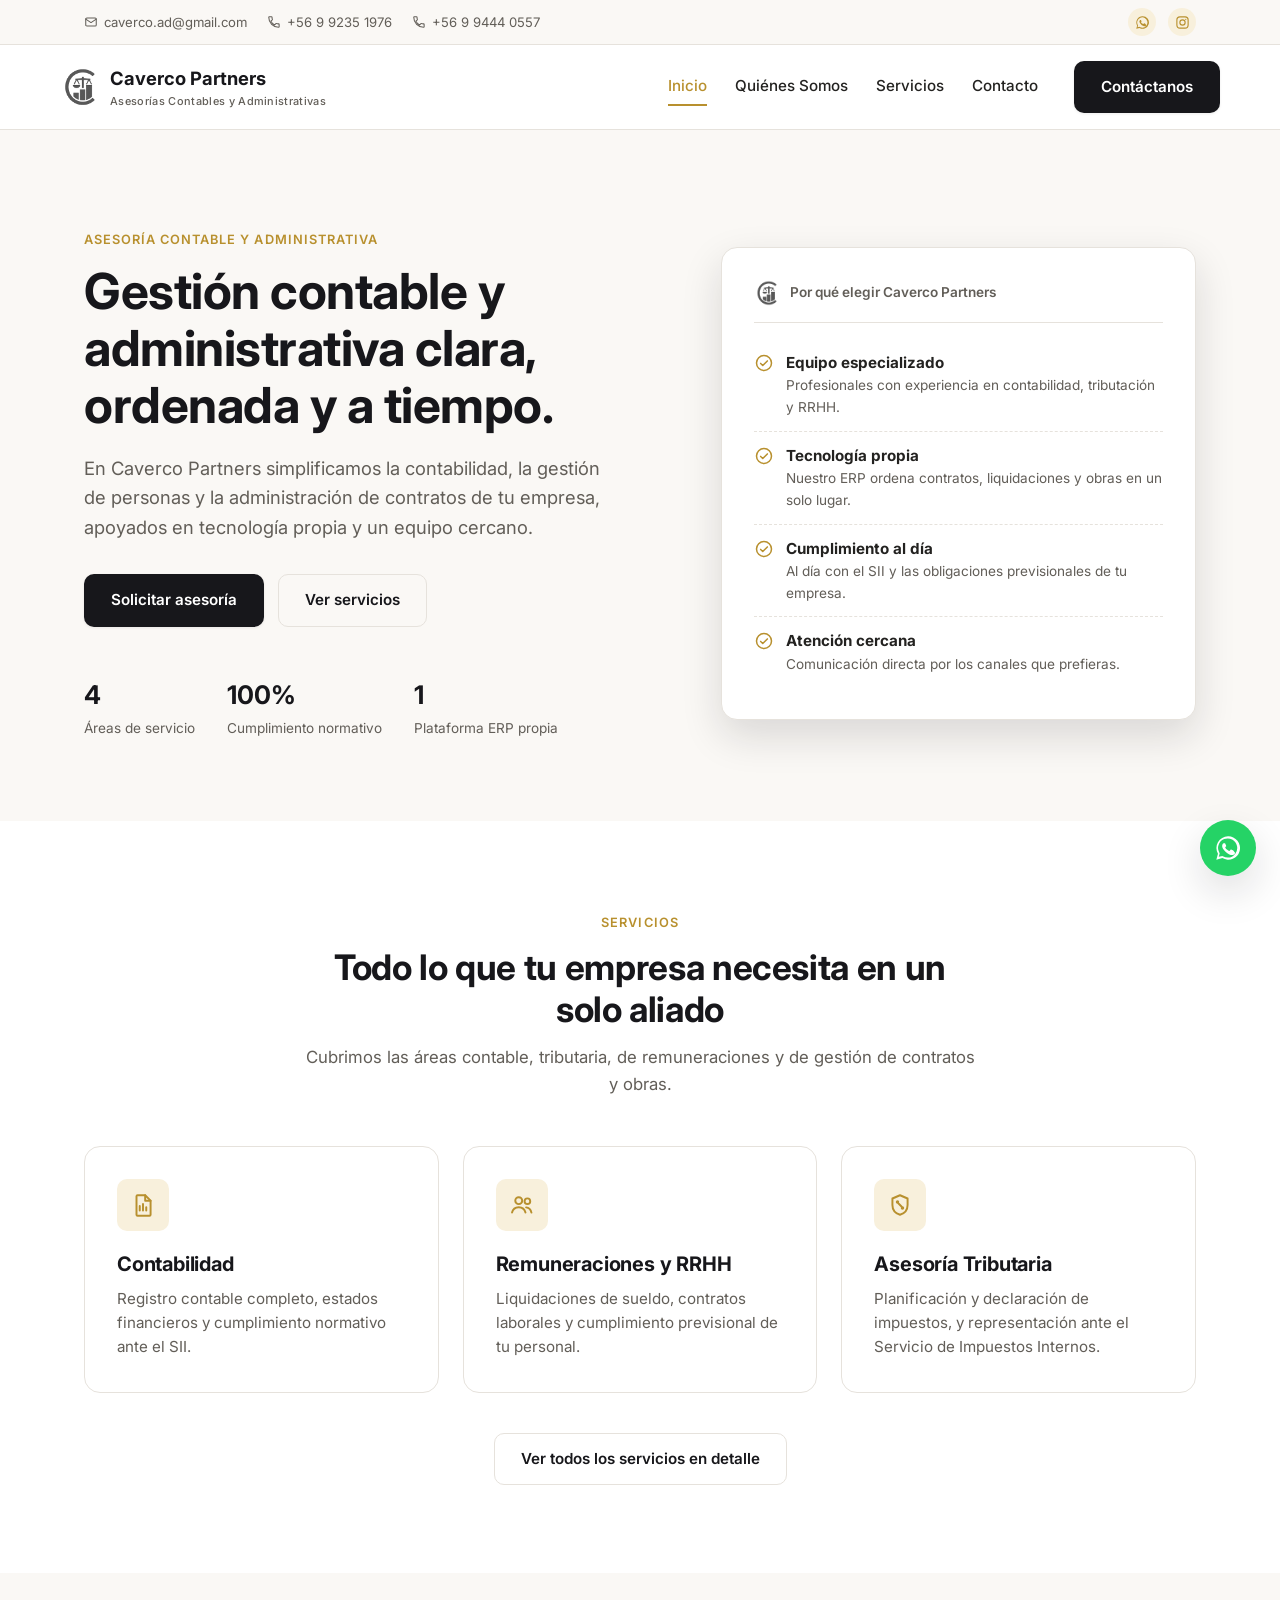
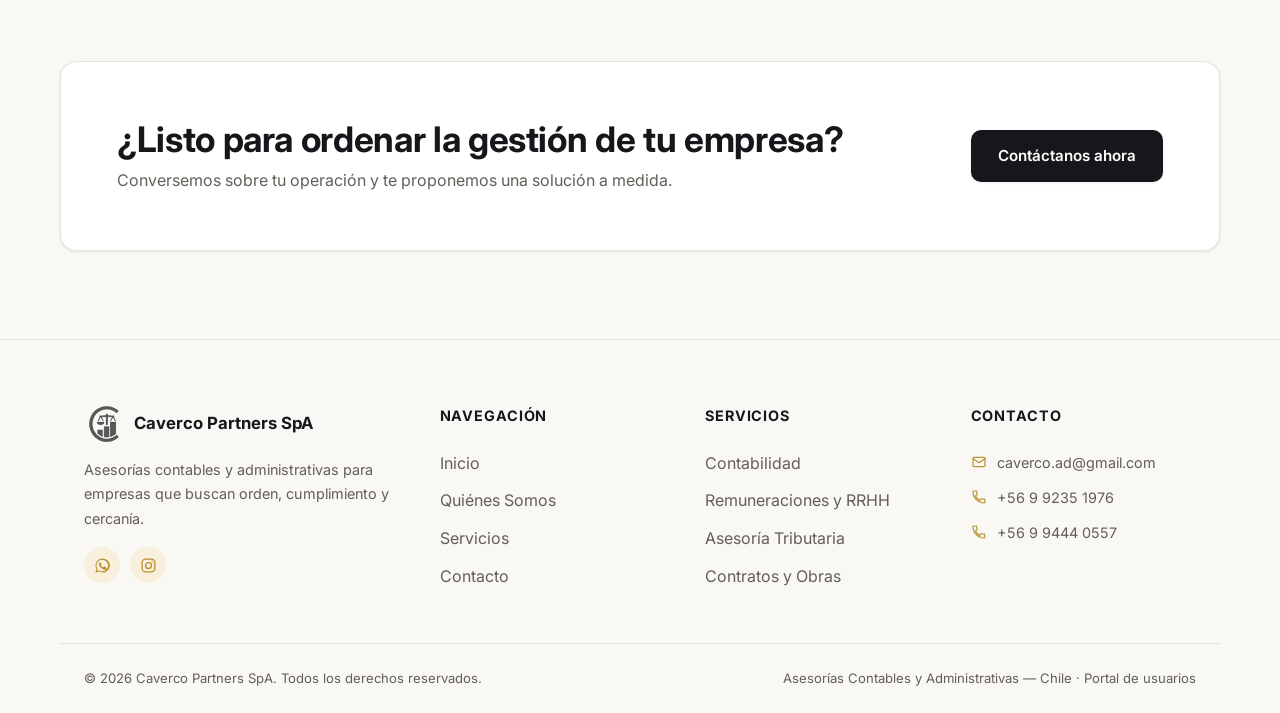
==== commit 4d8250cf: "Move ERP access from nav/footer buttons to a discreet footer link Se elimina el botón "Portal Client" ====
--- a/index.html
+++ b/index.html
@@ -45,7 +45,6 @@
         <a href="servicios.html">Servicios</a>
         <a href="contacto.html">Contacto</a>
         <span class="nav-cta">
-          <a class="btn btn-outline" href="https://app.caverco-partners.cl/seleccionar-empresa" target="_blank" rel="noopener">Portal Clientes</a>
           <a class="btn btn-primary" href="contacto.html">Contáctanos</a>
         </span>
       </nav>
@@ -180,13 +179,12 @@
         <li><svg viewBox="0 0 24 24" fill="none" stroke="currentColor" stroke-width="1.8" stroke-linecap="round" stroke-linejoin="round"><rect x="3" y="5" width="18" height="14" rx="2"/><path d="M3 7l9 6 9-6"/></svg><a href="mailto:caverco.ad@gmail.com">caverco.ad@gmail.com</a></li>
         <li><svg viewBox="0 0 24 24" fill="none" stroke="currentColor" stroke-width="1.8" stroke-linecap="round" stroke-linejoin="round"><path d="M6.6 10.5c1.4 2.8 3.7 5.1 6.5 6.5l2.2-2.2c.3-.3.7-.4 1-.2 1.1.4 2.3.6 3.5.6.6 0 1 .4 1 1V20c0 .6-.4 1-1 1C10.6 21 3 13.4 3 4c0-.6.4-1 1-1h3.6c.6 0 1 .4 1 1 0 1.2.2 2.4.6 3.5.1.4 0 .8-.2 1l-2.2 2Z"/></svg><a href="tel:+56992351976">+56 9 9235 1976</a></li>
         <li><svg viewBox="0 0 24 24" fill="none" stroke="currentColor" stroke-width="1.8" stroke-linecap="round" stroke-linejoin="round"><path d="M6.6 10.5c1.4 2.8 3.7 5.1 6.5 6.5l2.2-2.2c.3-.3.7-.4 1-.2 1.1.4 2.3.6 3.5.6.6 0 1 .4 1 1V20c0 .6-.4 1-1 1C10.6 21 3 13.4 3 4c0-.6.4-1 1-1h3.6c.6 0 1 .4 1 1 0 1.2.2 2.4.6 3.5.1.4 0 .8-.2 1l-2.2 2Z"/></svg><a href="tel:+56944405557">+56 9 9444 0557</a></li>
-        <li><a class="btn btn-outline" style="margin-top:6px;" href="https://app.caverco-partners.cl/seleccionar-empresa" target="_blank" rel="noopener">Portal Clientes (ERP)</a></li>
       </ul>
     </div>
   </div>
   <div class="container footer-bottom">
     <span>&copy; <span data-year></span> Caverco Partners SpA. Todos los derechos reservados.</span>
-    <span>Asesorías Contables y Administrativas — Chile</span>
+    <span>Asesorías Contables y Administrativas — Chile · <a href="https://app.caverco-partners.cl/seleccionar-empresa" target="_blank" rel="noopener">Portal de usuarios</a></span>
   </div>
 </footer>
 
--- a/css/styles.css
+++ b/css/styles.css
@@ -1,20 +1,20 @@
 /* ==========================================================================
    Caverco Partners SpA — Landing Page
-   Paleta: azul corporativo sobrio + neutros. Acento de azul, no dominante.
+   Paleta alineada al ERP: negro/carbón + acento dorado, sobre neutros.
    ========================================================================== */
 
 :root {
-  --navy: #16324F;
-  --navy-light: #1E4266;
-  --blue-accent: #2F6690;
-  --blue-accent-dark: #24506F;
-  --blue-soft: #EAF2F8;
+  --ink: #17171B;
+  --ink-light: #2B2B30;
+  --gold: #B8902E;
+  --gold-dark: #967512;
+  --gold-soft: #F8F0DC;
   --white: #FFFFFF;
-  --gray-900: #1F2937;
-  --gray-600: #5B6472;
-  --gray-400: #8A94A3;
-  --gray-200: #E4E8ED;
-  --gray-50: #F7F9FB;
+  --gray-900: #232220;
+  --gray-600: #625E58;
+  --gray-400: #948F87;
+  --gray-200: #E6E2DC;
+  --gray-50: #FAF8F5;
   --whatsapp: #25D366;
 
   --font-sans: 'Inter', -apple-system, BlinkMacSystemFont, 'Segoe UI', Roboto, Helvetica, Arial, sans-serif;
@@ -23,9 +23,9 @@
   --radius-md: 10px;
   --radius-lg: 16px;
 
-  --shadow-sm: 0 1px 3px rgba(22, 50, 79, 0.08);
-  --shadow-md: 0 8px 24px rgba(22, 50, 79, 0.10);
-  --shadow-lg: 0 16px 40px rgba(22, 50, 79, 0.14);
+  --shadow-sm: 0 1px 3px rgba(23, 23, 27, 0.08);
+  --shadow-md: 0 8px 24px rgba(23, 23, 27, 0.10);
+  --shadow-lg: 0 16px 40px rgba(23, 23, 27, 0.14);
 
   --max-width: 1160px;
 }
@@ -59,7 +59,7 @@
   section { padding: 56px 0; }
 }
 
-h1, h2, h3, h4 { color: var(--navy); font-weight: 700; letter-spacing: -0.01em; }
+h1, h2, h3, h4 { color: var(--ink); font-weight: 700; letter-spacing: -0.01em; }
 h1 { font-size: clamp(2.1rem, 4.5vw, 3.1rem); line-height: 1.15; }
 h2 { font-size: clamp(1.6rem, 3vw, 2.2rem); line-height: 1.2; }
 h3 { font-size: 1.25rem; line-height: 1.3; }
@@ -70,7 +70,7 @@
   font-weight: 600;
   letter-spacing: 0.08em;
   text-transform: uppercase;
-  color: var(--blue-accent);
+  color: var(--gold);
   margin-bottom: 12px;
 }
 
@@ -96,24 +96,24 @@
   transition: transform 0.15s ease, box-shadow 0.15s ease, background-color 0.15s ease, color 0.15s ease;
 }
 .btn-primary {
-  background: var(--navy);
+  background: var(--ink);
   color: var(--white);
   box-shadow: var(--shadow-sm);
 }
-.btn-primary:hover { background: var(--navy-light); box-shadow: var(--shadow-md); transform: translateY(-1px); }
+.btn-primary:hover { background: var(--ink-light); box-shadow: var(--shadow-md); transform: translateY(-1px); }
 
 .btn-outline {
   background: transparent;
-  color: var(--navy);
+  color: var(--ink);
   border-color: var(--gray-200);
 }
-.btn-outline:hover { border-color: var(--blue-accent); color: var(--blue-accent); }
+.btn-outline:hover { border-color: var(--gold); color: var(--gold); }
 
 .btn-accent {
-  background: var(--blue-accent);
+  background: var(--gold);
   color: var(--white);
 }
-.btn-accent:hover { background: var(--blue-accent-dark); transform: translateY(-1px); }
+.btn-accent:hover { background: var(--gold-dark); transform: translateY(-1px); }
 
 .btn-block { width: 100%; justify-content: center; }
 
@@ -144,7 +144,7 @@
   gap: 6px;
   color: var(--gray-600);
 }
-.topbar-contacts a:hover { color: var(--blue-accent); }
+.topbar-contacts a:hover { color: var(--gold); }
 .topbar-contacts svg { width: 14px; height: 14px; flex-shrink: 0; }
 
 .topbar-social { display: flex; align-items: center; gap: 12px; }
@@ -155,8 +155,8 @@
   width: 28px;
   height: 28px;
   border-radius: 50%;
-  background: var(--blue-soft);
-  color: var(--blue-accent);
+  background: var(--gold-soft);
+  color: var(--gold);
   transition: background-color 0.15s ease;
 }
 .topbar-social a:hover { background: var(--gray-200); }
@@ -183,7 +183,7 @@
   gap: 10px;
   font-weight: 700;
   font-size: 1.15rem;
-  color: var(--navy);
+  color: var(--ink);
 }
 .brand-mark {
   width: 40px;
@@ -214,8 +214,8 @@
   transition: color 0.15s ease, border-color 0.15s ease;
 }
 .nav-links a:not(.btn):hover, .nav-links a:not(.btn)[aria-current="page"] {
-  color: var(--blue-accent);
-  border-color: var(--blue-accent);
+  color: var(--gold);
+  border-color: var(--gold);
 }
 .nav-links .nav-cta { display: flex; align-items: center; gap: 12px; margin-left: 8px; }
 
@@ -224,7 +224,7 @@
   background: none;
   border: none;
   padding: 8px;
-  color: var(--navy);
+  color: var(--ink);
 }
 .nav-toggle svg { width: 26px; height: 26px; }
 
@@ -285,7 +285,7 @@
 .hero-stats div strong {
   display: block;
   font-size: 1.6rem;
-  color: var(--navy);
+  color: var(--ink);
 }
 .hero-stats div span { font-size: 0.85rem; color: var(--gray-600); }
 
@@ -320,7 +320,7 @@
   width: 20px;
   height: 20px;
   flex-shrink: 0;
-  color: var(--blue-accent);
+  color: var(--gold);
   margin-top: 2px;
 }
 .hero-check-list strong { display: block; font-size: 0.95rem; color: var(--gray-900); }
@@ -354,8 +354,8 @@
   width: 52px;
   height: 52px;
   border-radius: var(--radius-md);
-  background: var(--blue-soft);
-  color: var(--blue-accent);
+  background: var(--gold-soft);
+  color: var(--gold);
   display: flex;
   align-items: center;
   justify-content: center;
@@ -373,7 +373,7 @@
   font-size: 0.9rem;
   padding: 5px 0;
 }
-.card ul li svg { width: 16px; height: 16px; color: var(--blue-accent); flex-shrink: 0; margin-top: 3px; }
+.card ul li svg { width: 16px; height: 16px; color: var(--gold); flex-shrink: 0; margin-top: 3px; }
 
 /* ---- Alt section background ---- */
 .section-alt { background: var(--gray-50); }
@@ -393,9 +393,9 @@
   padding: 36px;
   box-shadow: var(--shadow-sm);
 }
-.mv-card svg { color: var(--blue-accent); margin-bottom: 16px; }
-.mv-card.alt svg { color: var(--navy); }
-.mv-card h3 { color: var(--navy); margin-bottom: 12px; }
+.mv-card svg { color: var(--gold); margin-bottom: 16px; }
+.mv-card.alt svg { color: var(--ink); }
+.mv-card h3 { color: var(--ink); margin-bottom: 12px; }
 .mv-card p { color: var(--gray-600); font-size: 0.98rem; }
 
 .values-grid {
@@ -408,7 +408,7 @@
 @media (max-width: 620px) { .values-grid { grid-template-columns: repeat(2, 1fr); } }
 .value-item { text-align: center; }
 .value-item .card-icon { margin: 0 auto 14px; }
-.value-item h4 { font-size: 1rem; color: var(--navy); margin-bottom: 6px; }
+.value-item h4 { font-size: 1rem; color: var(--ink); margin-bottom: 6px; }
 .value-item p { font-size: 0.85rem; color: var(--gray-600); }
 
 .about-grid {
@@ -432,8 +432,8 @@
   border-bottom: 1px solid var(--gray-200);
 }
 .about-panel ul li:last-child { border-bottom: none; }
-.about-panel svg { width: 22px; height: 22px; color: var(--blue-accent); flex-shrink: 0; }
-.about-panel strong { display: block; color: var(--navy); font-size: 0.95rem; }
+.about-panel svg { width: 22px; height: 22px; color: var(--gold); flex-shrink: 0; }
+.about-panel strong { display: block; color: var(--ink); font-size: 0.95rem; }
 .about-panel span { font-size: 0.85rem; color: var(--gray-600); }
 
 /* ---- CTA banner ---- */
@@ -466,7 +466,7 @@
   border-radius: var(--radius-lg);
   padding: 40px;
 }
-.contact-info-card h3 { color: var(--navy); }
+.contact-info-card h3 { color: var(--ink); }
 .contact-info-card p { color: var(--gray-600); margin-top: 10px; font-size: 0.95rem; }
 .contact-methods { margin-top: 28px; }
 .contact-methods li {
@@ -477,10 +477,10 @@
   border-bottom: 1px solid var(--gray-200);
 }
 .contact-methods li:last-child { border-bottom: none; }
-.contact-methods svg { width: 20px; height: 20px; flex-shrink: 0; margin-top: 2px; color: var(--blue-accent); }
-.contact-methods strong { display: block; font-size: 0.9rem; color: var(--navy); }
+.contact-methods svg { width: 20px; height: 20px; flex-shrink: 0; margin-top: 2px; color: var(--gold); }
+.contact-methods strong { display: block; font-size: 0.9rem; color: var(--ink); }
 .contact-methods a, .contact-methods span.value { font-size: 0.92rem; color: var(--gray-600); }
-.contact-methods a:hover { color: var(--blue-accent); text-decoration: underline; }
+.contact-methods a:hover { color: var(--gold); text-decoration: underline; }
 
 .contact-social {
   display: flex;
@@ -494,8 +494,8 @@
   width: 42px;
   height: 42px;
   border-radius: 50%;
-  background: var(--blue-soft);
-  color: var(--blue-accent);
+  background: var(--gold-soft);
+  color: var(--gold);
   transition: background-color 0.15s ease, transform 0.15s ease;
 }
 .contact-social a:hover { background: var(--gray-200); transform: translateY(-2px); }
@@ -515,7 +515,7 @@
   display: block;
   font-size: 0.85rem;
   font-weight: 600;
-  color: var(--navy);
+  color: var(--ink);
   margin-bottom: 6px;
 }
 .field input, .field textarea {
@@ -529,7 +529,7 @@
 }
 .field input:focus, .field textarea:focus {
   outline: none;
-  border-color: var(--blue-accent);
+  border-color: var(--gold);
   background: var(--white);
 }
 .field textarea { min-height: 130px; resize: vertical; }
@@ -565,24 +565,24 @@
   .footer-grid { grid-template-columns: 1fr; }
 }
 .footer-grid h4 {
-  color: var(--navy);
+  color: var(--ink);
   font-size: 0.9rem;
   text-transform: uppercase;
   letter-spacing: 0.06em;
   margin-bottom: 18px;
 }
 .footer-brand { display: flex; align-items: center; gap: 10px; margin-bottom: 14px; }
-.footer-brand span:not(.brand-mark) { color: var(--navy); font-weight: 700; font-size: 1.05rem; }
+.footer-brand span:not(.brand-mark) { color: var(--ink); font-weight: 700; font-size: 1.05rem; }
 .site-footer p { font-size: 0.9rem; line-height: 1.7; }
 .footer-links li { padding: 6px 0; }
-.footer-links a:hover { color: var(--blue-accent); }
+.footer-links a:hover { color: var(--gold); }
 .footer-contact li { display: flex; gap: 10px; padding: 6px 0; font-size: 0.9rem; align-items: flex-start; }
-.footer-contact svg { width: 16px; height: 16px; margin-top: 3px; flex-shrink: 0; color: var(--blue-accent); }
+.footer-contact svg { width: 16px; height: 16px; margin-top: 3px; flex-shrink: 0; color: var(--gold); }
 .footer-social { display: flex; gap: 10px; margin-top: 16px; }
 .footer-social a {
   width: 36px; height: 36px; border-radius: 50%;
-  background: var(--blue-soft);
-  color: var(--blue-accent);
+  background: var(--gold-soft);
+  color: var(--gold);
   display: flex; align-items: center; justify-content: center;
 }
 .footer-social a:hover { background: var(--gray-200); }
@@ -598,6 +598,7 @@
   font-size: 0.82rem;
   flex-wrap: wrap;
 }
+.footer-bottom a:hover { color: var(--gold); text-decoration: underline; }
 
 /* ---- Floating WhatsApp ---- */
 .whatsapp-float {
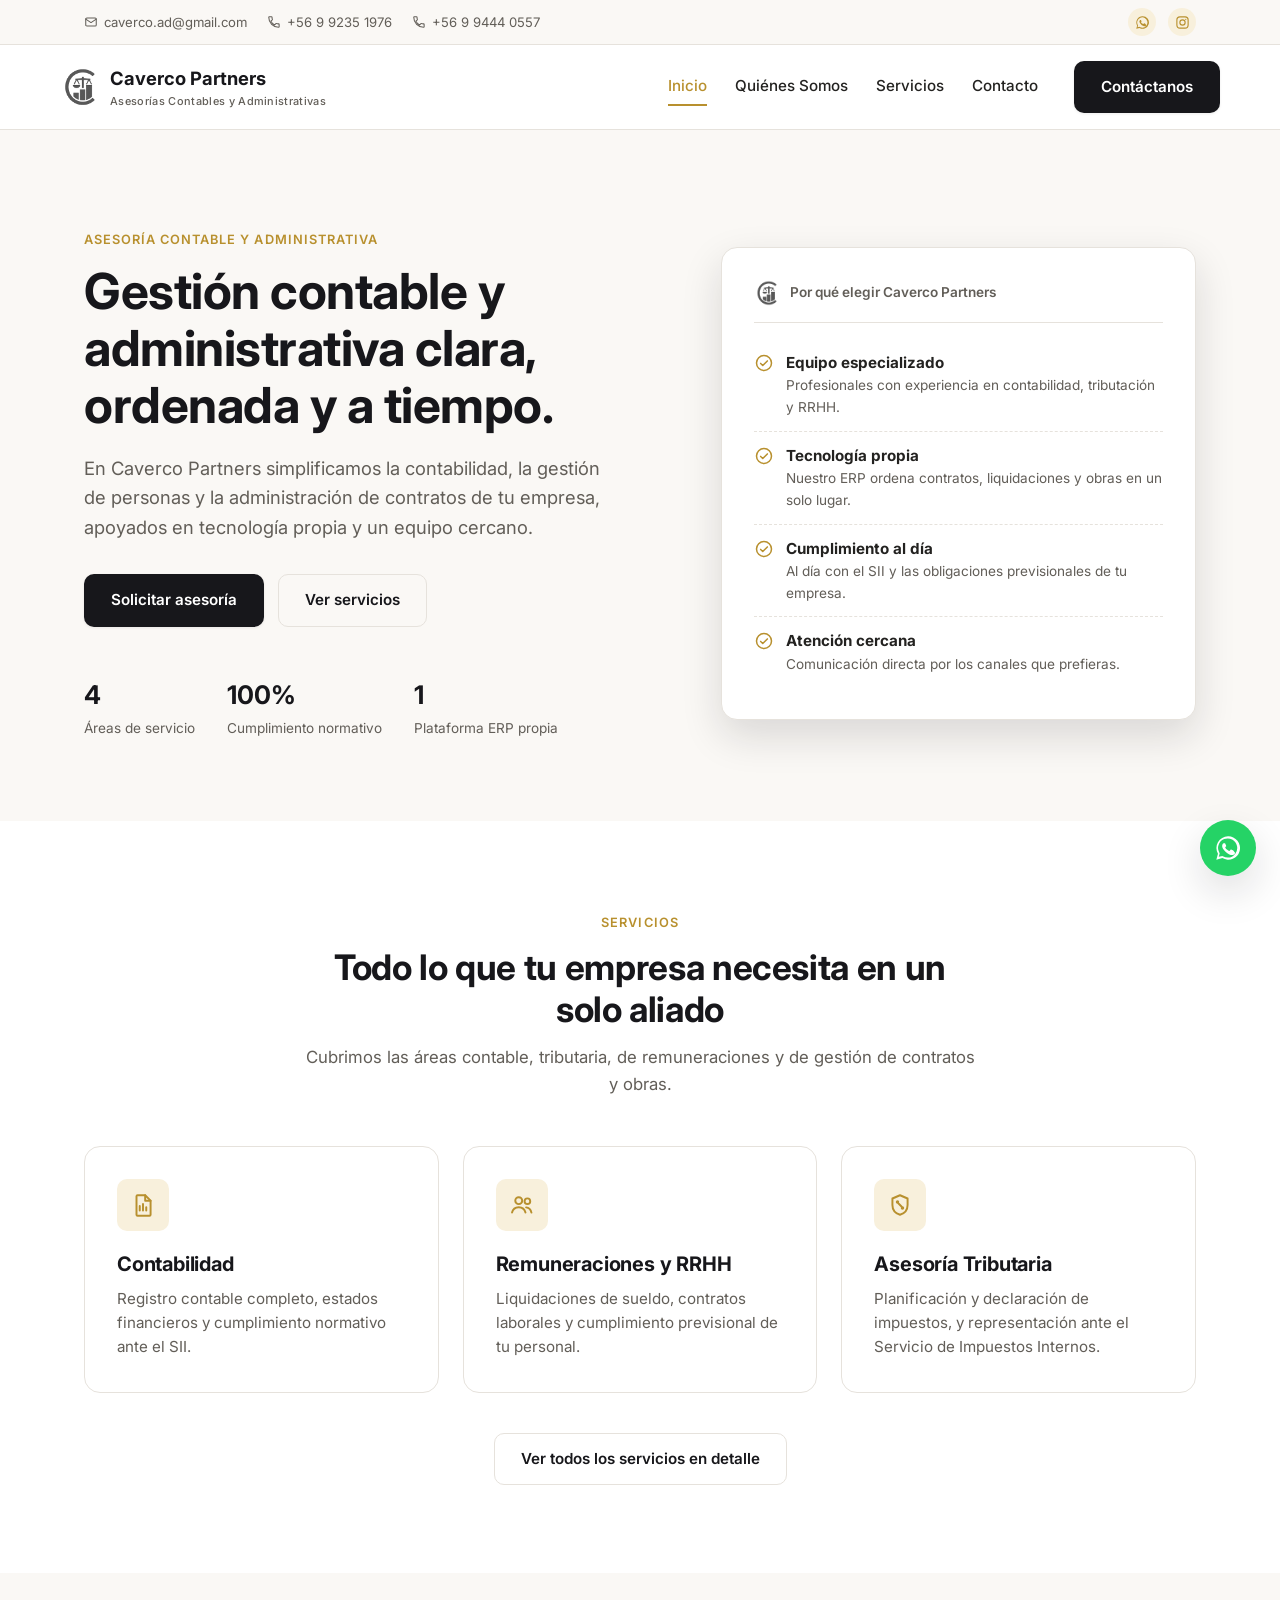
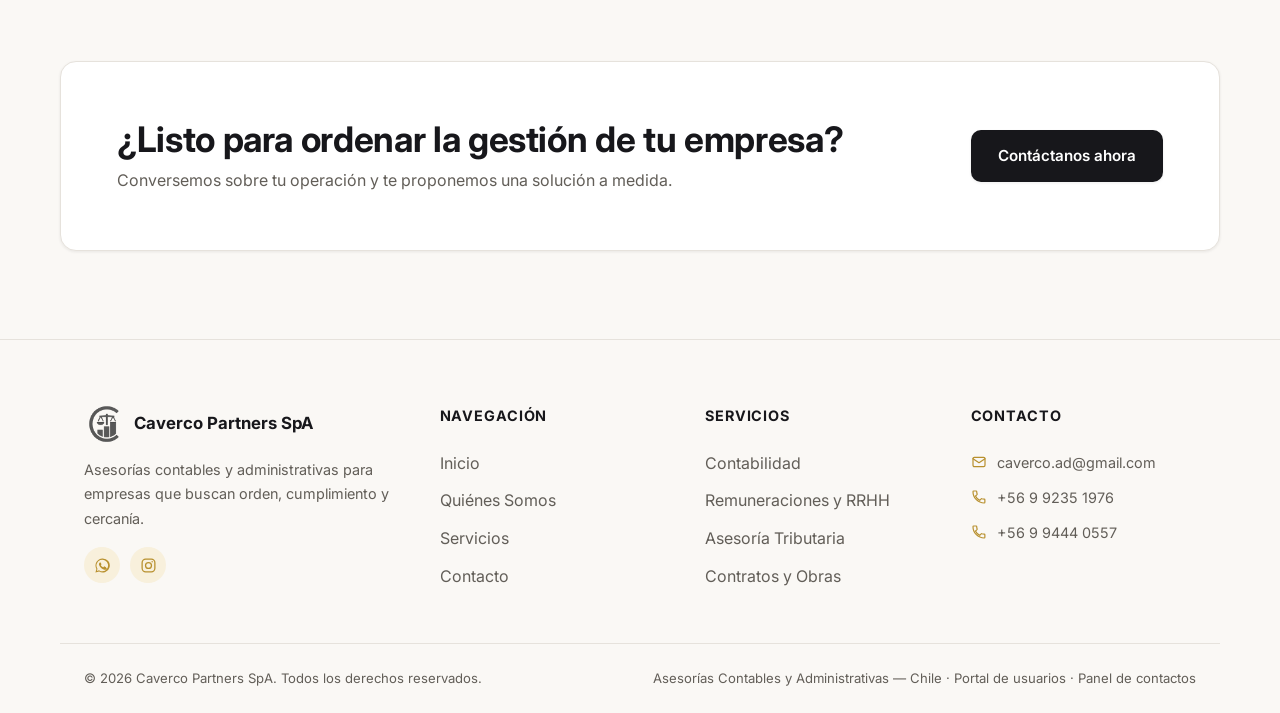
==== commit c0ee2a10: "Add discreet footer link to the contacts admin panel Mismo tratamiento que "Portal de usuarios": tex" ====
--- a/index.html
+++ b/index.html
@@ -3,18 +3,57 @@
 <head>
 <meta charset="UTF-8" />
 <meta name="viewport" content="width=device-width, initial-scale=1.0" />
-<title>Caverco Partners SpA | Asesorías Contables y Administrativas</title>
-<meta name="description" content="Caverco Partners SpA: asesoría contable, tributaria, de remuneraciones/RRHH y gestión de contratos y obras. Soluciones claras y a la medida para tu empresa en Chile." />
+<title>Contabilidad y Asesoría Administrativa en Chile | Caverco Partners</title>
+<meta name="description" content="Servicio de contabilidad, remuneraciones y RRHH, asesoría tributaria y gestión de contratos y obras para empresas en Chile. Conoce Caverco Partners SpA." />
 <link rel="icon" type="image/png" href="assets/favicon.png" />
 <link rel="canonical" href="https://www.caverco-partners.cl/" />
 <meta property="og:type" content="website" />
-<meta property="og:title" content="Caverco Partners SpA | Asesorías Contables y Administrativas" />
-<meta property="og:description" content="Asesoría contable, tributaria, de remuneraciones/RRHH y gestión de contratos y obras." />
+<meta property="og:title" content="Contabilidad y Asesoría Administrativa en Chile | Caverco Partners" />
+<meta property="og:description" content="Contabilidad, remuneraciones y RRHH, asesoría tributaria y gestión de contratos y obras para empresas en Chile." />
 <meta property="og:url" content="https://www.caverco-partners.cl/" />
+<meta property="og:image" content="https://www.caverco-partners.cl/assets/og-image.png" />
+<meta property="og:image:width" content="1200" />
+<meta property="og:image:height" content="630" />
+<meta property="og:locale" content="es_CL" />
+<meta name="twitter:card" content="summary_large_image" />
+<meta name="twitter:title" content="Contabilidad y Asesoría Administrativa en Chile | Caverco Partners" />
+<meta name="twitter:description" content="Contabilidad, remuneraciones y RRHH, asesoría tributaria y gestión de contratos y obras para empresas en Chile." />
+<meta name="twitter:image" content="https://www.caverco-partners.cl/assets/og-image.png" />
 <link rel="preconnect" href="https://fonts.googleapis.com" />
 <link rel="preconnect" href="https://fonts.gstatic.com" crossorigin />
 <link href="https://fonts.googleapis.com/css2?family=Inter:wght@400;500;600;700;800&display=swap" rel="stylesheet" />
 <link rel="stylesheet" href="css/styles.css" />
+<script type="application/ld+json">
+{
+  "@context": "https://schema.org",
+  "@type": "AccountingService",
+  "name": "Caverco Partners SpA",
+  "alternateName": "Caverco Partners",
+  "url": "https://www.caverco-partners.cl/",
+  "logo": "https://www.caverco-partners.cl/assets/logo-mark.png",
+  "image": "https://www.caverco-partners.cl/assets/og-image.png",
+  "description": "Asesoría contable y administrativa para empresas en Chile: contabilidad, remuneraciones y RRHH, asesoría tributaria, y gestión de contratos y obras.",
+  "email": "caverco.ad@gmail.com",
+  "telephone": "+56992351976",
+  "areaServed": {
+    "@type": "Country",
+    "name": "Chile"
+  },
+  "sameAs": [
+    "https://www.instagram.com/asesorias_caverco_partners_spa/"
+  ],
+  "hasOfferCatalog": {
+    "@type": "OfferCatalog",
+    "name": "Servicios de asesoría contable y administrativa",
+    "itemListElement": [
+      { "@type": "Offer", "itemOffered": { "@type": "Service", "name": "Contabilidad" } },
+      { "@type": "Offer", "itemOffered": { "@type": "Service", "name": "Remuneraciones y RRHH" } },
+      { "@type": "Offer", "itemOffered": { "@type": "Service", "name": "Asesoría Tributaria" } },
+      { "@type": "Offer", "itemOffered": { "@type": "Service", "name": "Gestión de Contratos y Obras" } }
+    ]
+  }
+}
+</script>
 </head>
 <body>
 
@@ -184,7 +223,7 @@
   </div>
   <div class="container footer-bottom">
     <span>&copy; <span data-year></span> Caverco Partners SpA. Todos los derechos reservados.</span>
-    <span>Asesorías Contables y Administrativas — Chile · <a href="https://app.caverco-partners.cl/seleccionar-empresa" target="_blank" rel="noopener">Portal de usuarios</a></span>
+    <span>Asesorías Contables y Administrativas — Chile · <a href="https://app.caverco-partners.cl/seleccionar-empresa" target="_blank" rel="noopener">Portal de usuarios</a> · <a href="admin.html">Panel de contactos</a></span>
   </div>
 </footer>
 
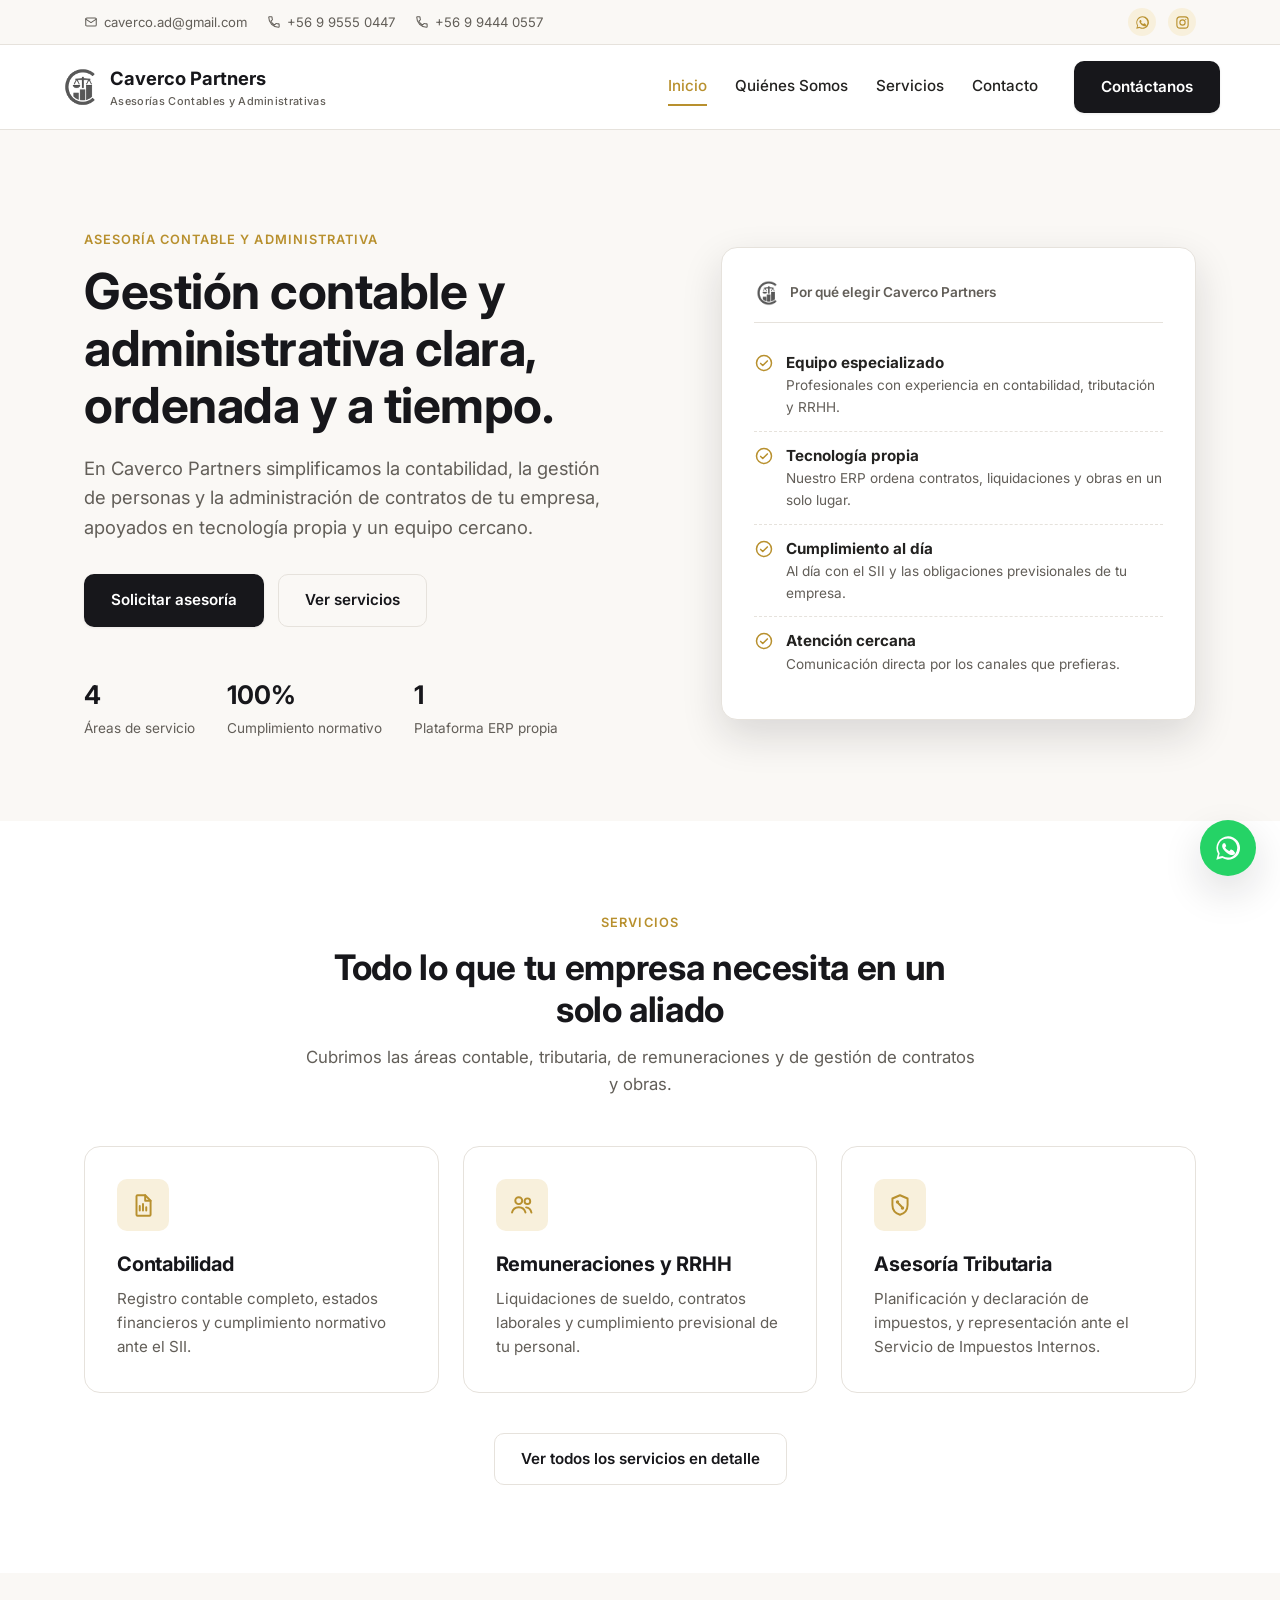
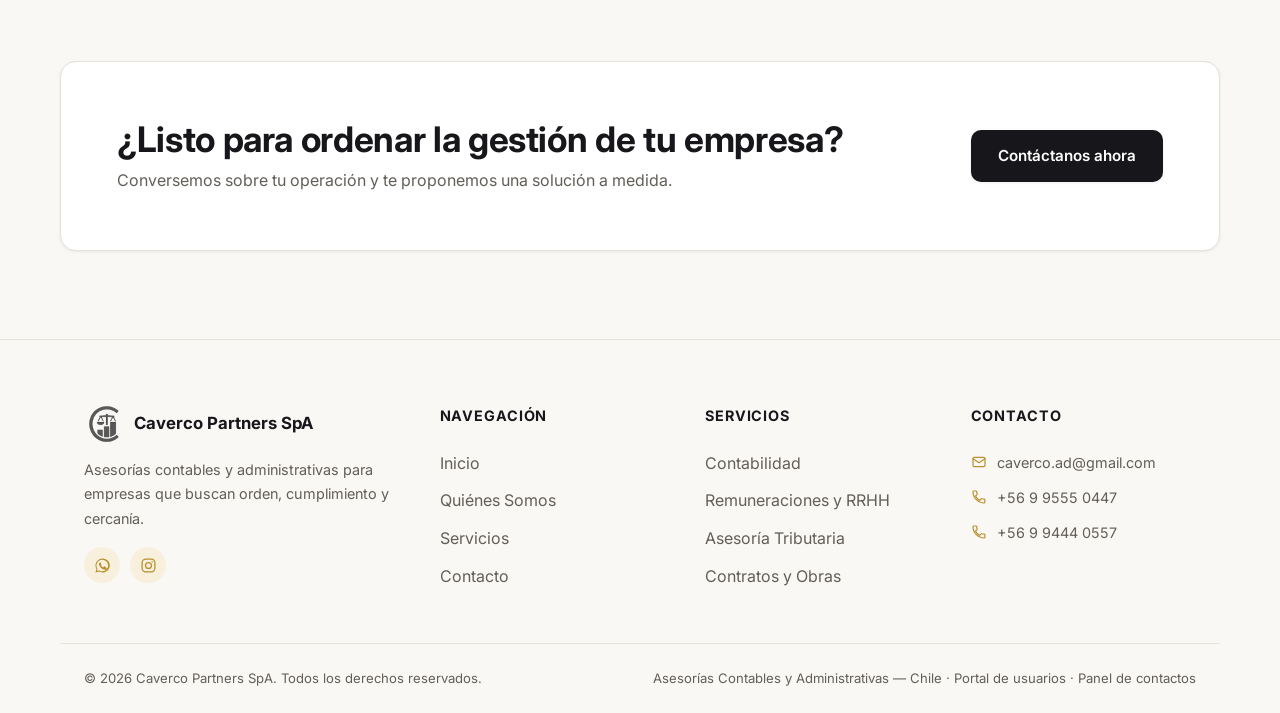
==== commit ae08670e: "Update WhatsApp/phone number to +56 9 9555 0447 Reemplaza el número anterior (+56 9 9235 1976) por e" ====
--- a/index.html
+++ b/index.html
@@ -34,7 +34,7 @@
   "image": "https://www.caverco-partners.cl/assets/og-image.png",
   "description": "Asesoría contable y administrativa para empresas en Chile: contabilidad, remuneraciones y RRHH, asesoría tributaria, y gestión de contratos y obras.",
   "email": "caverco.ad@gmail.com",
-  "telephone": "+56992351976",
+  "telephone": "+56995550447",
   "areaServed": {
     "@type": "Country",
     "name": "Chile"
@@ -62,11 +62,11 @@
     <div class="container">
       <div class="topbar-contacts">
         <a href="mailto:caverco.ad@gmail.com"><svg viewBox="0 0 24 24" fill="none" stroke="currentColor" stroke-width="1.8" stroke-linecap="round" stroke-linejoin="round"><rect x="3" y="5" width="18" height="14" rx="2"/><path d="M3 7l9 6 9-6"/></svg> caverco.ad@gmail.com</a>
-        <a href="tel:+56992351976"><svg viewBox="0 0 24 24" fill="none" stroke="currentColor" stroke-width="1.8" stroke-linecap="round" stroke-linejoin="round"><path d="M6.6 10.5c1.4 2.8 3.7 5.1 6.5 6.5l2.2-2.2c.3-.3.7-.4 1-.2 1.1.4 2.3.6 3.5.6.6 0 1 .4 1 1V20c0 .6-.4 1-1 1C10.6 21 3 13.4 3 4c0-.6.4-1 1-1h3.6c.6 0 1 .4 1 1 0 1.2.2 2.4.6 3.5.1.4 0 .8-.2 1l-2.2 2Z"/></svg> +56 9 9235 1976</a>
+        <a href="tel:+56995550447"><svg viewBox="0 0 24 24" fill="none" stroke="currentColor" stroke-width="1.8" stroke-linecap="round" stroke-linejoin="round"><path d="M6.6 10.5c1.4 2.8 3.7 5.1 6.5 6.5l2.2-2.2c.3-.3.7-.4 1-.2 1.1.4 2.3.6 3.5.6.6 0 1 .4 1 1V20c0 .6-.4 1-1 1C10.6 21 3 13.4 3 4c0-.6.4-1 1-1h3.6c.6 0 1 .4 1 1 0 1.2.2 2.4.6 3.5.1.4 0 .8-.2 1l-2.2 2Z"/></svg> +56 9 9555 0447</a>
         <a href="tel:+56944405557"><svg viewBox="0 0 24 24" fill="none" stroke="currentColor" stroke-width="1.8" stroke-linecap="round" stroke-linejoin="round"><path d="M6.6 10.5c1.4 2.8 3.7 5.1 6.5 6.5l2.2-2.2c.3-.3.7-.4 1-.2 1.1.4 2.3.6 3.5.6.6 0 1 .4 1 1V20c0 .6-.4 1-1 1C10.6 21 3 13.4 3 4c0-.6.4-1 1-1h3.6c.6 0 1 .4 1 1 0 1.2.2 2.4.6 3.5.1.4 0 .8-.2 1l-2.2 2Z"/></svg> +56 9 9444 0557</a>
       </div>
       <div class="topbar-social">
-        <a href="https://wa.me/56992351976" target="_blank" rel="noopener" aria-label="WhatsApp"><svg viewBox="0 0 24 24" fill="currentColor"><path d="M12 2a10 10 0 0 0-8.6 15L2 22l5.2-1.4A10 10 0 1 0 12 2Zm0 18.2c-1.6 0-3.1-.4-4.5-1.2l-.3-.2-3.1.8.8-3-.2-.3A8.2 8.2 0 1 1 12 20.2Zm4.5-6.1c-.2-.1-1.4-.7-1.7-.8-.2-.1-.4-.1-.6.1-.2.2-.6.8-.8 1-.1.2-.3.2-.5.1-.2-.1-1-.4-1.9-1.2-.7-.6-1.2-1.4-1.3-1.6-.1-.2 0-.4.1-.5l.4-.4c.1-.1.2-.3.2-.4.1-.1 0-.3 0-.4l-.7-1.7c-.2-.4-.4-.4-.6-.4h-.5c-.2 0-.5.1-.7.3-.2.2-.9.9-.9 2.2s1 2.5 1.1 2.7c.1.2 2 3 4.7 4.2.7.3 1.2.5 1.6.6.7.2 1.3.2 1.8.1.5-.1 1.4-.6 1.6-1.1.2-.5.2-1 .1-1.1-.1-.1-.2-.2-.4-.3Z"/></svg></a>
+        <a href="https://wa.me/56995550447" target="_blank" rel="noopener" aria-label="WhatsApp"><svg viewBox="0 0 24 24" fill="currentColor"><path d="M12 2a10 10 0 0 0-8.6 15L2 22l5.2-1.4A10 10 0 1 0 12 2Zm0 18.2c-1.6 0-3.1-.4-4.5-1.2l-.3-.2-3.1.8.8-3-.2-.3A8.2 8.2 0 1 1 12 20.2Zm4.5-6.1c-.2-.1-1.4-.7-1.7-.8-.2-.1-.4-.1-.6.1-.2.2-.6.8-.8 1-.1.2-.3.2-.5.1-.2-.1-1-.4-1.9-1.2-.7-.6-1.2-1.4-1.3-1.6-.1-.2 0-.4.1-.5l.4-.4c.1-.1.2-.3.2-.4.1-.1 0-.3 0-.4l-.7-1.7c-.2-.4-.4-.4-.6-.4h-.5c-.2 0-.5.1-.7.3-.2.2-.9.9-.9 2.2s1 2.5 1.1 2.7c.1.2 2 3 4.7 4.2.7.3 1.2.5 1.6.6.7.2 1.3.2 1.8.1.5-.1 1.4-.6 1.6-1.1.2-.5.2-1 .1-1.1-.1-.1-.2-.2-.4-.3Z"/></svg></a>
         <a href="https://www.instagram.com/asesorias_caverco_partners_spa/" target="_blank" rel="noopener" aria-label="Instagram"><svg viewBox="0 0 24 24" fill="none" stroke="currentColor" stroke-width="1.8"><rect x="3" y="3" width="18" height="18" rx="5"/><circle cx="12" cy="12" r="4.2"/><circle cx="17.2" cy="6.8" r="1" fill="currentColor" stroke="none"/></svg></a>
       </div>
     </div>
@@ -190,7 +190,7 @@
       </div>
       <p>Asesorías contables y administrativas para empresas que buscan orden, cumplimiento y cercanía.</p>
       <div class="footer-social">
-        <a href="https://wa.me/56992351976" target="_blank" rel="noopener" aria-label="WhatsApp"><svg viewBox="0 0 24 24" fill="currentColor"><path d="M12 2a10 10 0 0 0-8.6 15L2 22l5.2-1.4A10 10 0 1 0 12 2Zm0 18.2c-1.6 0-3.1-.4-4.5-1.2l-.3-.2-3.1.8.8-3-.2-.3A8.2 8.2 0 1 1 12 20.2Zm4.5-6.1c-.2-.1-1.4-.7-1.7-.8-.2-.1-.4-.1-.6.1-.2.2-.6.8-.8 1-.1.2-.3.2-.5.1-.2-.1-1-.4-1.9-1.2-.7-.6-1.2-1.4-1.3-1.6-.1-.2 0-.4.1-.5l.4-.4c.1-.1.2-.3.2-.4.1-.1 0-.3 0-.4l-.7-1.7c-.2-.4-.4-.4-.6-.4h-.5c-.2 0-.5.1-.7.3-.2.2-.9.9-.9 2.2s1 2.5 1.1 2.7c.1.2 2 3 4.7 4.2.7.3 1.2.5 1.6.6.7.2 1.3.2 1.8.1.5-.1 1.4-.6 1.6-1.1.2-.5.2-1 .1-1.1-.1-.1-.2-.2-.4-.3Z"/></svg></a>
+        <a href="https://wa.me/56995550447" target="_blank" rel="noopener" aria-label="WhatsApp"><svg viewBox="0 0 24 24" fill="currentColor"><path d="M12 2a10 10 0 0 0-8.6 15L2 22l5.2-1.4A10 10 0 1 0 12 2Zm0 18.2c-1.6 0-3.1-.4-4.5-1.2l-.3-.2-3.1.8.8-3-.2-.3A8.2 8.2 0 1 1 12 20.2Zm4.5-6.1c-.2-.1-1.4-.7-1.7-.8-.2-.1-.4-.1-.6.1-.2.2-.6.8-.8 1-.1.2-.3.2-.5.1-.2-.1-1-.4-1.9-1.2-.7-.6-1.2-1.4-1.3-1.6-.1-.2 0-.4.1-.5l.4-.4c.1-.1.2-.3.2-.4.1-.1 0-.3 0-.4l-.7-1.7c-.2-.4-.4-.4-.6-.4h-.5c-.2 0-.5.1-.7.3-.2.2-.9.9-.9 2.2s1 2.5 1.1 2.7c.1.2 2 3 4.7 4.2.7.3 1.2.5 1.6.6.7.2 1.3.2 1.8.1.5-.1 1.4-.6 1.6-1.1.2-.5.2-1 .1-1.1-.1-.1-.2-.2-.4-.3Z"/></svg></a>
         <a href="https://www.instagram.com/asesorias_caverco_partners_spa/" target="_blank" rel="noopener" aria-label="Instagram"><svg viewBox="0 0 24 24" fill="none" stroke="currentColor" stroke-width="1.8"><rect x="3" y="3" width="18" height="18" rx="5"/><circle cx="12" cy="12" r="4.2"/><circle cx="17.2" cy="6.8" r="1" fill="currentColor" stroke="none"/></svg></a>
       </div>
     </div>
@@ -216,7 +216,7 @@
       <h4>Contacto</h4>
       <ul class="footer-contact">
         <li><svg viewBox="0 0 24 24" fill="none" stroke="currentColor" stroke-width="1.8" stroke-linecap="round" stroke-linejoin="round"><rect x="3" y="5" width="18" height="14" rx="2"/><path d="M3 7l9 6 9-6"/></svg><a href="mailto:caverco.ad@gmail.com">caverco.ad@gmail.com</a></li>
-        <li><svg viewBox="0 0 24 24" fill="none" stroke="currentColor" stroke-width="1.8" stroke-linecap="round" stroke-linejoin="round"><path d="M6.6 10.5c1.4 2.8 3.7 5.1 6.5 6.5l2.2-2.2c.3-.3.7-.4 1-.2 1.1.4 2.3.6 3.5.6.6 0 1 .4 1 1V20c0 .6-.4 1-1 1C10.6 21 3 13.4 3 4c0-.6.4-1 1-1h3.6c.6 0 1 .4 1 1 0 1.2.2 2.4.6 3.5.1.4 0 .8-.2 1l-2.2 2Z"/></svg><a href="tel:+56992351976">+56 9 9235 1976</a></li>
+        <li><svg viewBox="0 0 24 24" fill="none" stroke="currentColor" stroke-width="1.8" stroke-linecap="round" stroke-linejoin="round"><path d="M6.6 10.5c1.4 2.8 3.7 5.1 6.5 6.5l2.2-2.2c.3-.3.7-.4 1-.2 1.1.4 2.3.6 3.5.6.6 0 1 .4 1 1V20c0 .6-.4 1-1 1C10.6 21 3 13.4 3 4c0-.6.4-1 1-1h3.6c.6 0 1 .4 1 1 0 1.2.2 2.4.6 3.5.1.4 0 .8-.2 1l-2.2 2Z"/></svg><a href="tel:+56995550447">+56 9 9555 0447</a></li>
         <li><svg viewBox="0 0 24 24" fill="none" stroke="currentColor" stroke-width="1.8" stroke-linecap="round" stroke-linejoin="round"><path d="M6.6 10.5c1.4 2.8 3.7 5.1 6.5 6.5l2.2-2.2c.3-.3.7-.4 1-.2 1.1.4 2.3.6 3.5.6.6 0 1 .4 1 1V20c0 .6-.4 1-1 1C10.6 21 3 13.4 3 4c0-.6.4-1 1-1h3.6c.6 0 1 .4 1 1 0 1.2.2 2.4.6 3.5.1.4 0 .8-.2 1l-2.2 2Z"/></svg><a href="tel:+56944405557">+56 9 9444 0557</a></li>
       </ul>
     </div>
@@ -227,7 +227,7 @@
   </div>
 </footer>
 
-<a href="https://wa.me/56992351976" class="whatsapp-float" target="_blank" rel="noopener" aria-label="Escríbenos por WhatsApp">
+<a href="https://wa.me/56995550447" class="whatsapp-float" target="_blank" rel="noopener" aria-label="Escríbenos por WhatsApp">
   <svg viewBox="0 0 24 24" fill="currentColor"><path d="M12 2a10 10 0 0 0-8.6 15L2 22l5.2-1.4A10 10 0 1 0 12 2Zm0 18.2c-1.6 0-3.1-.4-4.5-1.2l-.3-.2-3.1.8.8-3-.2-.3A8.2 8.2 0 1 1 12 20.2Zm4.5-6.1c-.2-.1-1.4-.7-1.7-.8-.2-.1-.4-.1-.6.1-.2.2-.6.8-.8 1-.1.2-.3.2-.5.1-.2-.1-1-.4-1.9-1.2-.7-.6-1.2-1.4-1.3-1.6-.1-.2 0-.4.1-.5l.4-.4c.1-.1.2-.3.2-.4.1-.1 0-.3 0-.4l-.7-1.7c-.2-.4-.4-.4-.6-.4h-.5c-.2 0-.5.1-.7.3-.2.2-.9.9-.9 2.2s1 2.5 1.1 2.7c.1.2 2 3 4.7 4.2.7.3 1.2.5 1.6.6.7.2 1.3.2 1.8.1.5-.1 1.4-.6 1.6-1.1.2-.5.2-1 .1-1.1-.1-.1-.2-.2-.4-.3Z"/></svg>
 </a>
 
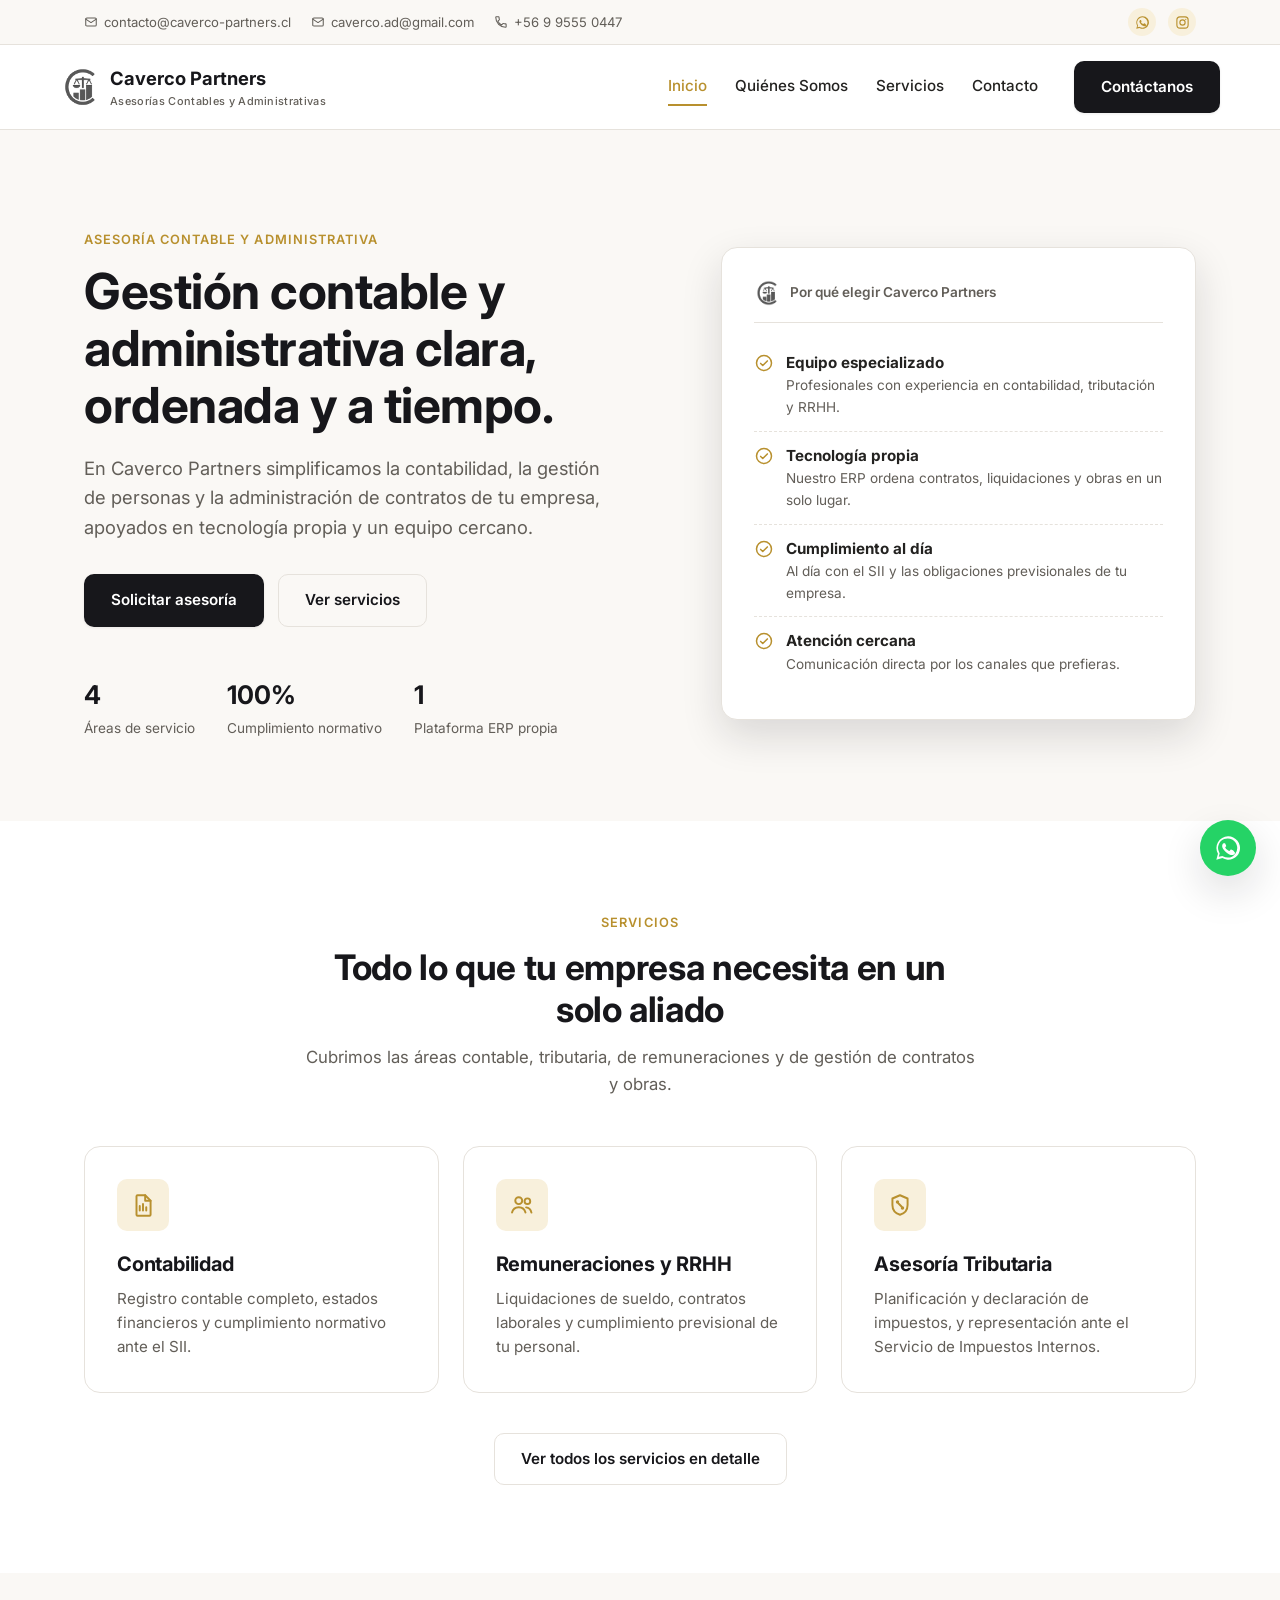
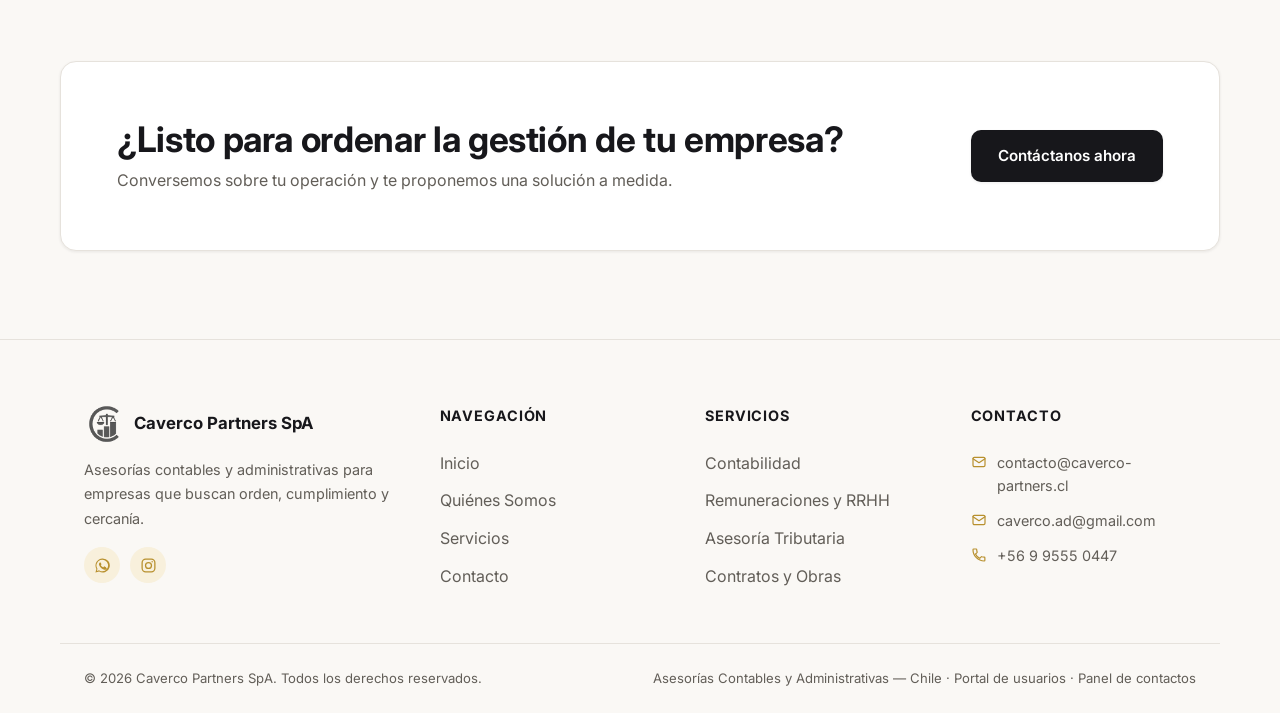
==== commit 73cf4daf: "Simplify to a single phone number, add second contact email - Se elimina el segundo teléfono (+56 9 " ====
--- a/index.html
+++ b/index.html
@@ -33,7 +33,7 @@
   "logo": "https://www.caverco-partners.cl/assets/logo-mark.png",
   "image": "https://www.caverco-partners.cl/assets/og-image.png",
   "description": "Asesoría contable y administrativa para empresas en Chile: contabilidad, remuneraciones y RRHH, asesoría tributaria, y gestión de contratos y obras.",
-  "email": "caverco.ad@gmail.com",
+  "email": "contacto@caverco-partners.cl",
   "telephone": "+56995550447",
   "areaServed": {
     "@type": "Country",
@@ -61,9 +61,9 @@
   <div class="topbar">
     <div class="container">
       <div class="topbar-contacts">
+        <a href="mailto:contacto@caverco-partners.cl"><svg viewBox="0 0 24 24" fill="none" stroke="currentColor" stroke-width="1.8" stroke-linecap="round" stroke-linejoin="round"><rect x="3" y="5" width="18" height="14" rx="2"/><path d="M3 7l9 6 9-6"/></svg> contacto@caverco-partners.cl</a>
         <a href="mailto:caverco.ad@gmail.com"><svg viewBox="0 0 24 24" fill="none" stroke="currentColor" stroke-width="1.8" stroke-linecap="round" stroke-linejoin="round"><rect x="3" y="5" width="18" height="14" rx="2"/><path d="M3 7l9 6 9-6"/></svg> caverco.ad@gmail.com</a>
         <a href="tel:+56995550447"><svg viewBox="0 0 24 24" fill="none" stroke="currentColor" stroke-width="1.8" stroke-linecap="round" stroke-linejoin="round"><path d="M6.6 10.5c1.4 2.8 3.7 5.1 6.5 6.5l2.2-2.2c.3-.3.7-.4 1-.2 1.1.4 2.3.6 3.5.6.6 0 1 .4 1 1V20c0 .6-.4 1-1 1C10.6 21 3 13.4 3 4c0-.6.4-1 1-1h3.6c.6 0 1 .4 1 1 0 1.2.2 2.4.6 3.5.1.4 0 .8-.2 1l-2.2 2Z"/></svg> +56 9 9555 0447</a>
-        <a href="tel:+56944405557"><svg viewBox="0 0 24 24" fill="none" stroke="currentColor" stroke-width="1.8" stroke-linecap="round" stroke-linejoin="round"><path d="M6.6 10.5c1.4 2.8 3.7 5.1 6.5 6.5l2.2-2.2c.3-.3.7-.4 1-.2 1.1.4 2.3.6 3.5.6.6 0 1 .4 1 1V20c0 .6-.4 1-1 1C10.6 21 3 13.4 3 4c0-.6.4-1 1-1h3.6c.6 0 1 .4 1 1 0 1.2.2 2.4.6 3.5.1.4 0 .8-.2 1l-2.2 2Z"/></svg> +56 9 9444 0557</a>
       </div>
       <div class="topbar-social">
         <a href="https://wa.me/56995550447" target="_blank" rel="noopener" aria-label="WhatsApp"><svg viewBox="0 0 24 24" fill="currentColor"><path d="M12 2a10 10 0 0 0-8.6 15L2 22l5.2-1.4A10 10 0 1 0 12 2Zm0 18.2c-1.6 0-3.1-.4-4.5-1.2l-.3-.2-3.1.8.8-3-.2-.3A8.2 8.2 0 1 1 12 20.2Zm4.5-6.1c-.2-.1-1.4-.7-1.7-.8-.2-.1-.4-.1-.6.1-.2.2-.6.8-.8 1-.1.2-.3.2-.5.1-.2-.1-1-.4-1.9-1.2-.7-.6-1.2-1.4-1.3-1.6-.1-.2 0-.4.1-.5l.4-.4c.1-.1.2-.3.2-.4.1-.1 0-.3 0-.4l-.7-1.7c-.2-.4-.4-.4-.6-.4h-.5c-.2 0-.5.1-.7.3-.2.2-.9.9-.9 2.2s1 2.5 1.1 2.7c.1.2 2 3 4.7 4.2.7.3 1.2.5 1.6.6.7.2 1.3.2 1.8.1.5-.1 1.4-.6 1.6-1.1.2-.5.2-1 .1-1.1-.1-.1-.2-.2-.4-.3Z"/></svg></a>
@@ -215,9 +215,9 @@
     <div>
       <h4>Contacto</h4>
       <ul class="footer-contact">
+        <li><svg viewBox="0 0 24 24" fill="none" stroke="currentColor" stroke-width="1.8" stroke-linecap="round" stroke-linejoin="round"><rect x="3" y="5" width="18" height="14" rx="2"/><path d="M3 7l9 6 9-6"/></svg><a href="mailto:contacto@caverco-partners.cl">contacto@caverco-partners.cl</a></li>
         <li><svg viewBox="0 0 24 24" fill="none" stroke="currentColor" stroke-width="1.8" stroke-linecap="round" stroke-linejoin="round"><rect x="3" y="5" width="18" height="14" rx="2"/><path d="M3 7l9 6 9-6"/></svg><a href="mailto:caverco.ad@gmail.com">caverco.ad@gmail.com</a></li>
         <li><svg viewBox="0 0 24 24" fill="none" stroke="currentColor" stroke-width="1.8" stroke-linecap="round" stroke-linejoin="round"><path d="M6.6 10.5c1.4 2.8 3.7 5.1 6.5 6.5l2.2-2.2c.3-.3.7-.4 1-.2 1.1.4 2.3.6 3.5.6.6 0 1 .4 1 1V20c0 .6-.4 1-1 1C10.6 21 3 13.4 3 4c0-.6.4-1 1-1h3.6c.6 0 1 .4 1 1 0 1.2.2 2.4.6 3.5.1.4 0 .8-.2 1l-2.2 2Z"/></svg><a href="tel:+56995550447">+56 9 9555 0447</a></li>
-        <li><svg viewBox="0 0 24 24" fill="none" stroke="currentColor" stroke-width="1.8" stroke-linecap="round" stroke-linejoin="round"><path d="M6.6 10.5c1.4 2.8 3.7 5.1 6.5 6.5l2.2-2.2c.3-.3.7-.4 1-.2 1.1.4 2.3.6 3.5.6.6 0 1 .4 1 1V20c0 .6-.4 1-1 1C10.6 21 3 13.4 3 4c0-.6.4-1 1-1h3.6c.6 0 1 .4 1 1 0 1.2.2 2.4.6 3.5.1.4 0 .8-.2 1l-2.2 2Z"/></svg><a href="tel:+56944405557">+56 9 9444 0557</a></li>
       </ul>
     </div>
   </div>
